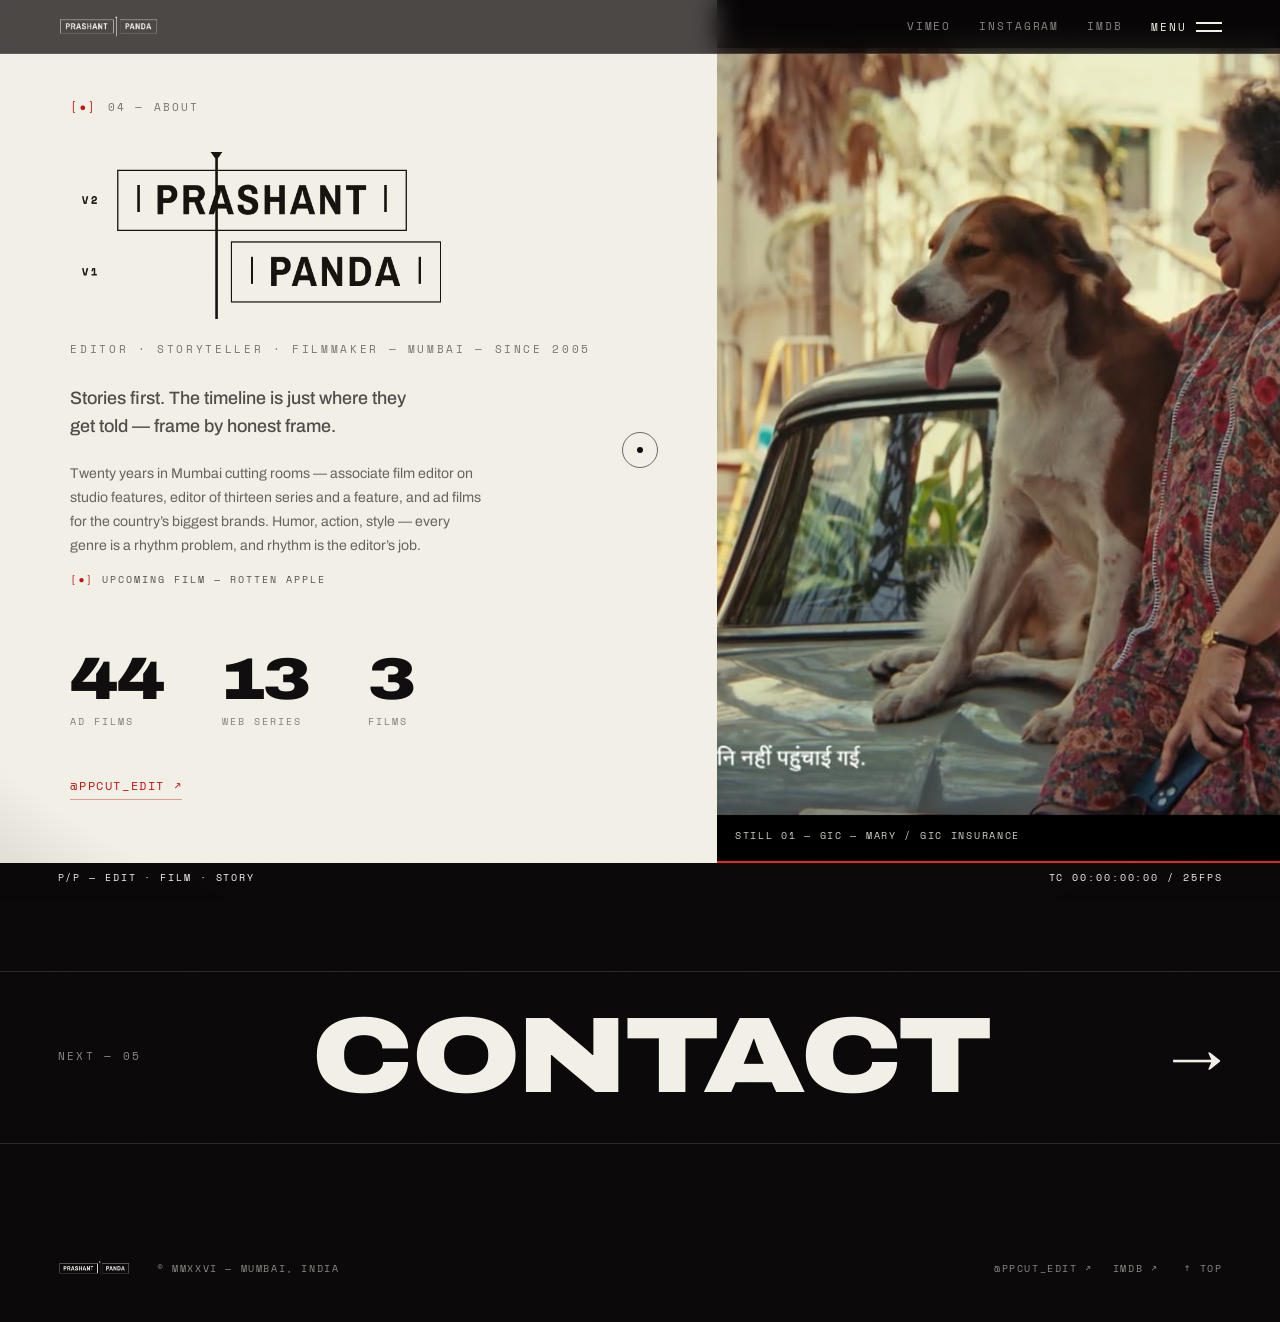
==== about.html @ be6debe7 "Storyteller -> About, Index -> Work, recognitions move to the work page - /about (was /storyteller; " ====
<!DOCTYPE html>
<html lang="en">
<head>
<meta charset="UTF-8" />
<meta name="viewport" content="width=device-width, initial-scale=1.0" />
<title>ABOUT — PRASHANT PANDA</title>
<meta name="description" content="Editor, storyteller, filmmaker — Mumbai, since 2005. Twenty-four titles, eighteen banners, twenty years in the cut." />
<meta name="theme-color" content="#0a0809" />

<meta property="og:title" content="ABOUT — PRASHANT PANDA" />
<meta property="og:description" content="Editor, storyteller, filmmaker — Mumbai, since 2005." />
<meta property="og:type" content="website" />
<meta property="og:image" content="assets/img/brand/pp-endslate-dark.png" />

<link rel="icon" type="image/png" href="assets/img/brand/favicon-64.png" />
<link rel="preconnect" href="https://fonts.googleapis.com" />
<link rel="preconnect" href="https://fonts.gstatic.com" crossorigin />
<link href="https://fonts.googleapis.com/css2?family=Archivo:wdth,wght@62..125,100..900&family=Space+Mono:wght@400;700&display=swap" rel="stylesheet" />
<link rel="stylesheet" href="styles.css?v=2" />
</head>
<body class="loaded" data-page="about" data-nav="solid" data-tc="1225">

<!-- ======== FILM GRAIN + VIGNETTE ======== -->
<div class="grain" aria-hidden="true"></div>
<div class="vignette" aria-hidden="true"></div>

<!-- ======== CUSTOM CURSOR ======== -->
<div class="cursor" id="cursor" aria-hidden="true">
  <span class="cursor__dot"></span>
  <span class="cursor__ring"><b class="cursor__label">PLAY</b></span>
</div>

<!-- ======== HUD (scroll timecode) ======== -->
<div class="hud" aria-hidden="true">
  <span class="hud__l">P/P — EDIT · FILM · STORY</span>
  <span class="hud__r">TC <b id="tc">00:00:00:00</b> / 25FPS</span>
</div>

<!-- ======== NAV ======== -->
<header class="nav" id="nav">
  <a class="nav__brand" href="/" aria-label="Prashant Panda — home"><img src="assets/img/brand/pp-lockup-inline-white.png" alt="PRASHANT PANDA" /></a>
  <div class="nav__right">
    <a class="nav__link" href="https://vimeo.com/showcase/8346821" target="_blank" rel="noopener">VIMEO</a>
    <a class="nav__link" href="https://www.instagram.com/ppcut_edit/" target="_blank" rel="noopener">INSTAGRAM</a>
    <a class="nav__link" href="https://www.imdb.com/name/nm8079333/" target="_blank" rel="noopener">IMDB</a>
    <button class="nav__burger" id="burger" aria-label="Menu" aria-expanded="false" aria-controls="menu">
      <span class="nav__burger-label" id="burgerLabel">MENU</span>
      <span class="nav__burger-lines"><span></span><span></span></span>
    </button>
  </div>
</header>

<!-- ======== FULLSCREEN MENU ======== -->
<div class="menu" id="menu" aria-hidden="true">
  <div class="menu__bg" aria-hidden="true">
    <img data-menubg="reel"      src="assets/img/work/1088993725.jpg" alt="" />
    <img data-menubg="index"     src="assets/img/work/1106434425.jpg" alt="" />
    <img data-menubg="directors" src="assets/img/work/1073818885.jpg" alt="" />
    <img data-menubg="editor"    src="assets/img/work/1015277896.jpg" alt="" />
    <img data-menubg="contact"   src="assets/img/work/1106435260.jpg" alt="" />
  </div>
  <nav class="menu__links" aria-label="Primary">
    <a href="/" data-bg="reel"><b>01</b><span>REEL</span><small>07 CUTS</small></a>
    <a href="/work" data-bg="index"><b>02</b><span>WORK</span><small>60 TITLES + 22 BANNERS</small></a>
    <a href="/directors" data-bg="directors"><b>03</b><span>DIRECTORS</span><small>10 NAMES</small></a>
    <a class="now" href="/about" data-bg="editor"><b>04</b><span>ABOUT</span><small>P. PANDA</small></a>
    <a href="/contact" data-bg="contact"><b>05</b><span>CONTACT</span><small>MUMBAI</small></a>
  </nav>
  <div class="menu__foot">
    <a href="https://www.instagram.com/ppcut_edit/" target="_blank" rel="noopener">@PPCUT_EDIT</a>
    <span class="menu__foot-right">
      <a href="https://vimeo.com/showcase/8346821" target="_blank" rel="noopener">VIMEO&nbsp;↗</a>
      <a href="https://www.instagram.com/prashantpanda79/" target="_blank" rel="noopener">INSTAGRAM&nbsp;↗</a>
      <a href="https://www.imdb.com/name/nm8079333/" target="_blank" rel="noopener">IMDB&nbsp;↗</a>
    </span>
  </div>
</div>

<main id="top">

<!-- ======== 04 — ABOUT (bone split panel) ======== -->
<section class="producer" id="editor">
  <div class="producer__panel reveal">
    <span class="kicker kicker--ink"><i>[●]</i> 04 — ABOUT</span>
    <h2 class="producer__name producer__name--lockup"><img src="assets/img/brand/pp-lockup-primary-black.png" alt="PRASHANT PANDA" /></h2>
    <span class="producer__role">EDITOR · STORYTELLER · FILMMAKER — MUMBAI — SINCE 2005</span>
    <p class="producer__line">Stories first. The timeline is just where they get told — frame by honest frame.</p>
    <p class="producer__bio">Twenty years in Mumbai cutting rooms — associate film editor on studio features, editor of thirteen series and a feature, and ad films for the country&rsquo;s biggest brands. Humor, action, style — every genre is a rhythm problem, and rhythm is the editor&rsquo;s job.</p>
    <p class="producer__note"><i>[●]</i>&nbsp;UPCOMING&nbsp;FILM&nbsp;—&nbsp;ROTTEN&nbsp;APPLE</p>
    <div class="producer__stats">
      <div class="stat"><b data-count="44">0</b><span>AD FILMS</span></div>
      <div class="stat"><b data-count="13">0</b><span>WEB SERIES</span></div>
      <div class="stat"><b data-count="3">0</b><span>FILMS</span></div>
    </div>
    <a class="producer__mail" href="https://www.instagram.com/ppcut_edit/" target="_blank" rel="noopener">@PPCUT_EDIT&nbsp;↗</a>
  </div>
  <div class="producer__viz" aria-hidden="true">
    <img id="vizA" class="producer__still on" src="assets/img/work/1088993725.jpg" alt="" />
    <img id="vizB" class="producer__still" src="assets/img/work/867458294.jpg" alt="" />
    <span class="producer__cap" id="vizCap">STILL 01 — GIC — MARY / GIC INSURANCE</span>
    <span class="producer__bar"><i id="vizBar"></i></span>
  </div>
</section>

<!-- ======== NEXT ======== -->
<div class="nextwrap">
  <a class="frow frow--next reveal" href="/contact">
    <span class="frow__k">NEXT&nbsp;—&nbsp;05</span>
    <span class="frow__word">CONTACT</span>
    <span class="frow__arrow">→</span>
  </a>
</div>

<!-- ======== MINI FOOT ======== -->
<footer class="foot foot--mini">
  <div class="foot__bar">
    <span class="foot__brand"><img src="assets/img/brand/pp-lockup-inline-white.png" alt="PRASHANT PANDA" /></span>
    <span class="foot__legal">©&nbsp;MMXXVI&nbsp;—&nbsp;MUMBAI,&nbsp;INDIA</span>
    <span class="foot__social">
      <a href="https://www.instagram.com/ppcut_edit/" target="_blank" rel="noopener">@PPCUT_EDIT&nbsp;↗</a>
      <a href="https://www.imdb.com/name/nm8079333/" target="_blank" rel="noopener">IMDB&nbsp;↗</a>
    </span>
    <a class="foot__top" href="#top">↑&nbsp;TOP</a>
  </div>
</footer>

</main>

<script src="script.js?v=4"></script>
</body>
</html>
---- styles.css ----
/* ============================================================
   PRASHANT PANDA — V4 · THE SCREENING ROOM
   film-first · near-black / bone / record red
   Archivo Expanded (all caps, 900) + Space Mono — no serifs
   wordmark: PAND▲ — the play-triangle stands in for the last A
   ============================================================ */

:root{
  --bg:       #0a0809;
  --bg-2:     #131011;
  --ink:      #0f0d0d;
  --bone:     #f2efe6;
  --bone-dim: #ddd9cd;
  --red:      #e8291c;
  --red-deep: #c01414;
  --mut:      rgba(242,239,230,.55);
  --mut-2:    rgba(242,239,230,.32);
  --line:     rgba(242,239,230,.14);
  --line-ink: rgba(15,13,13,.16);

  --sans: 'Archivo', system-ui, sans-serif;
  --mono: 'Space Mono', ui-monospace, monospace;

  --pad: clamp(20px, 4.5vw, 84px);
  --ease: cubic-bezier(.19,1,.22,1);
}

*{ box-sizing:border-box; margin:0; padding:0; }
html{ scroll-behavior:smooth; -webkit-text-size-adjust:100%; }
@media (prefers-reduced-motion: reduce){ html{ scroll-behavior:auto; } }

body{
  background:var(--bg);
  color:var(--bone);
  font-family:var(--sans);
  line-height:1.5;
  overflow-x:hidden;
  -webkit-font-smoothing:antialiased;
  text-rendering:optimizeLegibility;
  cursor:none;
}
@media (max-width:900px){ body{ cursor:auto; } }

a{ color:inherit; text-decoration:none; }
button{ font-family:inherit; color:inherit; }
img{ display:block; }
::selection{ background:var(--red); color:var(--bone); }

/* display voice — expanded grotesque, caps */
.disp{ font-family:var(--sans); font-stretch:125%; font-weight:900;
  text-transform:uppercase; letter-spacing:-.015em; line-height:.86; }

/* the play triangle — brand mark (▲ stands in for the A) */
.tri-i{
  display:inline-block; width:.66em; height:.6em;
  background:var(--red); vertical-align:0;
  clip-path:polygon(50% 0, 100% 100%, 0 100%);
  margin:0 .02em;
}

/* ---------- film grain + vignette ---------- */
.grain{
  position:fixed; inset:-50%; z-index:9000; pointer-events:none;
  opacity:.05; mix-blend-mode:overlay;
  background-image:url("data:image/svg+xml,%3Csvg xmlns='http://www.w3.org/2000/svg' width='140' height='140'%3E%3Cfilter id='n'%3E%3CfeTurbulence type='fractalNoise' baseFrequency='0.85' numOctaves='3' stitchTiles='stitch'/%3E%3C/filter%3E%3Crect width='100%25' height='100%25' filter='url(%23n)'/%3E%3C/svg%3E");
  animation:grain 6s steps(6) infinite;
}
@keyframes grain{
  0%{transform:translate(0,0)} 20%{transform:translate(-6%,3%)}
  40%{transform:translate(4%,-5%)} 60%{transform:translate(-3%,4%)}
  80%{transform:translate(5%,2%)} 100%{transform:translate(0,0)}
}
.vignette{
  position:fixed; inset:0; z-index:8999; pointer-events:none;
  background:radial-gradient(120% 120% at 50% 42%, transparent 55%, rgba(0,0,0,.5) 100%);
}

/* ---------- custom cursor ---------- */
.cursor{ position:fixed; top:0; left:0; z-index:9999; pointer-events:none; mix-blend-mode:difference; }
.cursor__dot{ position:absolute; width:6px; height:6px; border-radius:50%; background:#fff;
  transform:translate(-50%,-50%); transition:opacity .2s; }
.cursor__ring{
  position:absolute; width:36px; height:36px; border:1px solid rgba(255,255,255,.6);
  border-radius:50%; transform:translate(-50%,-50%);
  transition:width .25s var(--ease), height .25s var(--ease), border-color .25s;
}
.cursor__label{
  position:absolute; inset:0; display:grid; place-items:center;
  font-family:var(--mono); font-size:8px; letter-spacing:.16em; font-weight:700;
  color:#fff; opacity:0; transition:opacity .2s;
}
.cursor.is-hot .cursor__ring{ width:52px; height:52px; }
.cursor.is-play .cursor__ring{ width:66px; height:66px; border-color:#fff; }
.cursor.is-play .cursor__label{ opacity:1; }
.cursor.is-play .cursor__dot{ opacity:0; }
@media (max-width:900px){ .cursor{ display:none; } }

/* ---------- HUD (scroll timecode) ---------- */
.hud{
  position:fixed; left:var(--pad); right:var(--pad); bottom:16px; z-index:300;
  display:flex; justify-content:space-between; pointer-events:none;
  mix-blend-mode:difference; color:#fff;
  font-family:var(--mono); font-size:9.5px; letter-spacing:.2em;
}
.hud b{ font-weight:400; }
@media (max-width:900px){ .hud{ display:none; } }

/* ============================================================
   PRELOADER
   ============================================================ */
.loader{
  position:fixed; inset:0; z-index:9700; background:var(--bg);
  display:grid; grid-template-rows:auto 1fr auto;
  padding:clamp(20px,4vw,44px) var(--pad);
  transition:opacity .7s var(--ease), visibility .7s;
}
.loader.done{ opacity:0; visibility:hidden; }
.loader__row{ display:flex; justify-content:space-between;
  font-family:var(--mono); font-size:10px; letter-spacing:.24em; color:var(--mut); }
.loader__center{ place-self:center; text-align:center; width:min(88vw,760px); }
.loader__lockup{
  display:block; margin:0 auto; height:auto;
  width:min(58vw,420px);
}
@keyframes blink{ 50%{ opacity:0; } }
.loader__films{ display:flex; align-items:center; gap:clamp(12px,2vw,22px); margin-top:14px; }
.loader__films i{ flex:1; height:1px; background:var(--line); }
.loader__films span{ font-weight:700; letter-spacing:.3em; padding-left:.3em;
  font-size:clamp(8.5px,1.1vw,14px); white-space:nowrap; }
.loader__row--bottom{ display:grid; grid-template-columns:auto 1fr auto; gap:18px; align-items:center; }
.loader__bar{ position:relative; height:2px; background:var(--line); overflow:hidden; }
.loader__bar i{ position:absolute; inset:0; width:0%; background:var(--red);
  box-shadow:0 0 14px rgba(232,41,28,.5); }
.loader__row--bottom b{ color:var(--red); font-weight:400; }

/* ============================================================
   NAV
   ============================================================ */
.nav{
  position:fixed; top:0; left:0; right:0; z-index:9450;
  display:flex; align-items:center; justify-content:space-between;
  padding:16px var(--pad);
  transition:background .4s, backdrop-filter .4s, border-color .4s;
  border-bottom:1px solid transparent;
}
.nav.solid{ background:rgba(10,8,9,.72); backdrop-filter:blur(12px) saturate(1.1);
  border-bottom:1px solid var(--line); }
body.menu-open .nav{ background:transparent; backdrop-filter:none; border-color:transparent; }
.nav__brand{
  font-stretch:125%; font-weight:900; font-size:15px; letter-spacing:.04em;
  text-transform:uppercase; line-height:1; display:block;
}
.nav__brand img{ display:block; height:21px; width:auto; }
@media (max-width:640px){ .nav__brand img{ height:17px; } }
.nav__right{ display:flex; align-items:center; gap:28px; }
.nav__link{ font-family:var(--mono); font-size:10.5px; letter-spacing:.18em;
  color:var(--mut); transition:color .25s; position:relative; }
.nav__link::after{ content:''; position:absolute; left:0; bottom:-5px; width:0; height:1px;
  background:var(--red); transition:width .3s var(--ease); }
.nav__link:hover{ color:var(--bone); }
.nav__link:hover::after{ width:100%; }
.nav__burger{
  display:flex; align-items:center; gap:10px; background:none; border:0;
  color:var(--bone); cursor:none;
}
@media (max-width:900px){ .nav__burger{ cursor:pointer; } }
.nav__burger-label{ font-family:var(--mono); font-size:10.5px; letter-spacing:.18em; }
.nav__burger-lines{ position:relative; width:26px; height:12px; display:block; }
.nav__burger-lines span{ position:absolute; left:0; width:100%; height:2px; background:var(--bone);
  transition:.3s var(--ease); }
.nav__burger-lines span:nth-child(1){ top:1px; }
.nav__burger-lines span:nth-child(2){ bottom:1px; }
.nav__burger.open .nav__burger-lines span:nth-child(1){ top:5px; transform:rotate(45deg); }
.nav__burger.open .nav__burger-lines span:nth-child(2){ bottom:5px; transform:rotate(-45deg); }
@media (max-width:640px){ .nav__link{ display:none; } }

/* ============================================================
   FULLSCREEN MENU (six rows)
   ============================================================ */
.menu{
  position:fixed; inset:0; z-index:9400; background:var(--bg);
  display:flex; flex-direction:column; justify-content:center;
  opacity:0; visibility:hidden; transition:opacity .5s var(--ease), visibility .5s;
}
.menu.open{ opacity:1; visibility:visible; }
.menu__bg{ position:absolute; inset:0; overflow:hidden; }
.menu__bg img{
  position:absolute; inset:0; width:100%; height:100%; object-fit:cover;
  opacity:0; transition:opacity .6s var(--ease);
  filter:grayscale(.55) brightness(.3) contrast(1.05);
}
.menu__bg img.show{ opacity:1; }
.menu__links{ position:relative; z-index:2; display:flex; flex-direction:column;
  padding:0 var(--pad); }
.menu__links a{
  display:grid; grid-template-columns:56px 1fr auto; align-items:baseline; gap:18px;
  padding:clamp(9px,1.7vh,18px) 0; border-top:1px solid var(--line);
}
.menu__links a:last-child{ border-bottom:1px solid var(--line); }
.menu__links b{ font-family:var(--mono); font-size:11px; font-weight:400; color:var(--red); }
.menu__links span{
  font-stretch:125%; font-weight:900; text-transform:uppercase; letter-spacing:-.01em;
  line-height:.9; font-size:clamp(30px, min(7.4vw, 6.4vh), 76px);
  transition:transform .4s var(--ease), color .4s;
}
.menu__links small{ font-family:var(--mono); font-size:10px; letter-spacing:.18em; color:var(--mut-2); }
.menu__links a:hover span{ transform:translateX(16px); color:var(--red); }
.menu__links a.now span{ color:var(--red); }
.menu__links a.now small::after{ content:' · NOW SHOWING'; color:var(--red); }
.menu__foot{
  position:absolute; left:0; right:0; bottom:0; z-index:2;
  display:flex; justify-content:space-between; align-items:center; gap:20px; flex-wrap:wrap;
  padding:20px var(--pad); border-top:1px solid var(--line);
  font-family:var(--mono); font-size:10px; letter-spacing:.16em; color:var(--mut);
}
.menu__foot a{ transition:color .25s; }
.menu__foot a:hover{ color:var(--bone); }
.menu__foot-right{ display:flex; gap:22px; }

/* ============================================================
   FRAME TICKS / KICKERS / SECTION HEADS
   ============================================================ */
.frametick{ position:absolute; z-index:3; font-family:var(--mono); font-size:10px;
  letter-spacing:.18em; color:rgba(242,239,230,.42); }
.frametick--tl{ top:clamp(78px,11vh,104px); left:var(--pad); }
.frametick--tr{ top:clamp(78px,11vh,104px); right:var(--pad); }
.frametick--bl{ bottom:44px; left:var(--pad); }
.frametick--br{ bottom:44px; right:var(--pad); }
@media (max-width:900px){ .frametick--tr, .frametick--bl{ display:none; } }

.kicker{ display:inline-flex; align-items:center; gap:10px; font-family:var(--mono);
  font-size:11px; letter-spacing:.2em; text-transform:uppercase; color:var(--mut); }
.kicker i{ color:var(--red); font-style:normal; }
.kicker--ink{ color:rgba(15,13,13,.55); }
.kicker--ink i{ color:var(--red-deep); }

.sec-head{
  display:grid; grid-template-columns:1fr auto; align-items:end; gap:14px 20px;
  padding:clamp(90px,14vh,170px) var(--pad) clamp(40px,7vh,80px);
}
.sec-head .kicker{ grid-column:1/-1; }
.sec-title{
  font-stretch:125%; font-weight:900; text-transform:uppercase;
  letter-spacing:-.015em; line-height:.85;
  font-size:clamp(44px,7.5vw,120px); margin-top:16px;
}
.sec-title--sm{ font-size:clamp(32px,5vw,76px); }
.sec-meta{ font-family:var(--mono); font-size:10px; letter-spacing:.18em;
  color:var(--mut-2); text-align:right; line-height:1.9; }

/* ============================================================
   HERO
   ============================================================ */
.hero{
  position:relative; min-height:100svh; display:grid; place-items:center;
  padding:var(--pad); overflow:hidden;
}
.hero__slides{
  position:absolute; inset:0; z-index:0;
  animation:herozoom 30s ease-in-out infinite alternate;
}
@keyframes herozoom{ from{ transform:scale(1); } to{ transform:scale(1.07); } }
.hero__slide{
  position:absolute; inset:0; width:100%; height:100%; object-fit:cover;
  opacity:0; transition:opacity 1.4s var(--ease);
  filter:grayscale(1) contrast(1.05) brightness(.68);
}
.hero__slide.on{ opacity:1; }
.hero__scrim{ position:absolute; inset:0; z-index:1; pointer-events:none;
  background:
    radial-gradient(85% 70% at 50% 44%, transparent 30%, rgba(10,8,9,.55) 100%),
    linear-gradient(180deg, rgba(10,8,9,.5) 0%, transparent 32%, rgba(10,8,9,.72) 100%);
}
.hero__center{
  position:relative; z-index:2; display:flex; flex-direction:column; align-items:center;
  width:min(92vw, 1160px); text-align:center;
  opacity:0; transform:translateY(22px);
  transition:opacity 1.1s var(--ease) .15s, transform 1.1s var(--ease) .15s;
}
body.loaded .hero__center{ opacity:1; transform:none; }
.hero__mark{ width:100%; }
.hero__lockup{
  display:block; margin:0 auto; height:auto;
  width:min(80vw,680px);
  filter:drop-shadow(0 6px clamp(14px,3vw,40px) rgba(0,0,0,.55));
}
.hero__films{ display:flex; align-items:center; gap:clamp(14px,2vw,26px);
  margin-top:clamp(10px,1.8vw,24px); }
.hero__films i{ flex:1; height:1px; background:rgba(242,239,230,.38); }
.hero__films span{ font-weight:700; text-transform:uppercase;
  letter-spacing:.3em; padding-left:.3em; white-space:nowrap;
  font-size:clamp(9px,1.25vw,18px); }

/* circular play */
.hero__play{
  position:relative; margin-top:clamp(34px,6vh,72px);
  width:clamp(98px,11.5vw,140px); aspect-ratio:1; border-radius:50%;
  background:none; border:0; cursor:none; color:var(--bone);
}
@media (max-width:900px){ .hero__play{ cursor:pointer; } }
.hero__play::before{
  content:''; position:absolute; inset:23%; border-radius:50%;
  border:1px solid rgba(242,239,230,.4); background:rgba(10,8,9,.28);
  backdrop-filter:blur(3px);
  transition:background .35s var(--ease), border-color .35s, transform .35s var(--ease);
}
.hero__play svg{ position:absolute; inset:0; width:100%; height:100%;
  animation:spin 16s linear infinite; }
.hero__play svg text{ font-family:var(--mono); font-size:9.2px; letter-spacing:.3em;
  fill:rgba(242,239,230,.78); }
@keyframes spin{ to{ transform:rotate(360deg); } }
.hero__play-tri{
  position:absolute; top:50%; left:50%; transform:translate(-38%,-50%); z-index:2;
  width:0; height:0; border-top:9px solid transparent; border-bottom:9px solid transparent;
  border-left:15px solid var(--bone); transition:border-left-color .35s;
}
.hero__play:hover::before{ background:var(--red); border-color:var(--red); transform:scale(1.07); }
.hero__play:hover svg text{ fill:var(--bone); }

.hero__scroll{ position:absolute; bottom:38px; left:50%; transform:translateX(-50%); z-index:2; }
.hero__scroll i{ display:block; width:1px; height:52px; position:relative; overflow:hidden;
  background:rgba(242,239,230,.18); }
.hero__scroll i::after{ content:''; position:absolute; top:-50%; left:0; width:100%; height:50%;
  background:var(--red); animation:scrolldrop 1.8s var(--ease) infinite; }
@keyframes scrolldrop{ 0%{ transform:translateY(-100%) } 100%{ transform:translateY(300%) } }

/* ============================================================
   MARQUEE (thin — under hero)
   ============================================================ */
.marquee{ border-top:1px solid var(--line); border-bottom:1px solid var(--line);
  overflow:hidden; padding:15px 0; background:var(--bg-2); }
.marquee__track{ display:inline-flex; align-items:center; white-space:nowrap;
  animation:marq 36s linear infinite; }
.marquee__track span{
  font-stretch:110%; font-weight:800; text-transform:uppercase;
  font-size:clamp(16px,2.3vw,29px); letter-spacing:.04em; padding:0 26px;
}
.marquee__track b{ color:var(--red); font-size:11px; }
.marquee__logo{
  height:clamp(17px,2.2vw,27px); width:auto; max-width:32vw;
  display:inline-block; vertical-align:middle;
  margin:0 clamp(16px,2vw,30px);
  filter:brightness(0) invert(1); opacity:.8;
}
.marquee__track{ animation-duration:70s; }
@keyframes marq{ from{ transform:translateX(0) } to{ transform:translateX(-50%) } }

/* ============================================================
   01 — THE REEL (horizontal filmstrip)
   ============================================================ */
/* ============================================================
   01 — THE REEL as an NLE TIMELINE
   V2/V1 checkerboard, ruler, fixed playhead, live 25fps TC
   ============================================================ */
.tl{
  position:relative; overflow:hidden;
  border-top:1px solid var(--line); border-bottom:1px solid var(--line);
  background:var(--bg-2);
}
.tl__scroll{
  overflow-x:auto; overflow-y:hidden; cursor:grab; outline:none;
  scrollbar-width:none; -ms-overflow-style:none;
}
.tl__scroll::-webkit-scrollbar{ display:none; }
.tl__scroll.dragging{ cursor:grabbing; }
.tl__inner{ position:relative; }

.tl__ruler{
  position:relative; height:32px;
  border-bottom:1px solid var(--line); background:var(--bg);
}
.tl__ruler .tick{ position:absolute; top:0; width:1px; height:8px;
  background:rgba(242,239,230,.22); }
.tl__ruler .tick.major{ height:13px; background:rgba(242,239,230,.45); }
.tl__ruler .tick i{
  position:absolute; left:6px; top:12px; font-style:normal;
  font-family:var(--mono); font-size:9px; letter-spacing:.12em;
  color:var(--mut-2); white-space:nowrap;
}

.tl__lane{ position:relative; height:clamp(120px,15vw,190px);
  border-bottom:1px solid rgba(242,239,230,.07); }
.tl__lane:last-child{ border-bottom:0; }

.tclip{
  position:absolute; top:8px; bottom:8px; padding:0;
  border:1px solid rgba(242,239,230,.18); border-radius:2px; overflow:hidden;
  background:var(--bg); color:var(--bone); cursor:none;
}
@media (max-width:900px){ .tclip{ cursor:pointer; } }
.tclip img{
  width:100%; height:100%; object-fit:cover;
  filter:grayscale(.55) saturate(.8) brightness(.6);
  transition:filter .45s var(--ease);
}
.tclip.active img{ filter:grayscale(0) saturate(1) brightness(.85); }
.tclip:hover img, .tclip:focus-visible img{ filter:grayscale(0) saturate(1.05) brightness(.95); }
/* sprocket edges — a clip reads as a clip */
.tclip__grade{
  position:absolute; inset:0; pointer-events:none;
  background:
    linear-gradient(180deg, rgba(10,8,9,.5), transparent 30%, transparent 55%, rgba(10,8,9,.85)),
    repeating-linear-gradient(90deg, rgba(242,239,230,.14) 0 3px, transparent 3px 13px) top/100% 4px no-repeat,
    repeating-linear-gradient(90deg, rgba(242,239,230,.14) 0 3px, transparent 3px 13px) bottom/100% 4px no-repeat;
}
.tclip__face{
  position:absolute; left:10px; right:10px; bottom:9px;
  display:flex; flex-direction:column; gap:2px; text-align:left; pointer-events:none;
}
.tclip__no{ font-family:var(--mono); font-size:9px; letter-spacing:.16em; color:var(--red); }
.tclip__name{
  font-stretch:110%; font-weight:800; text-transform:uppercase;
  font-size:clamp(11px,1.15vw,15px); letter-spacing:.05em; line-height:1.1;
  white-space:nowrap; overflow:hidden; text-overflow:ellipsis;
}
.tclip__meta{
  font-family:var(--mono); font-size:8.5px; letter-spacing:.12em; color:var(--mut);
  opacity:0; transform:translateY(3px); transition:.3s var(--ease);
}
.tclip:hover .tclip__meta, .tclip.active .tclip__meta{ opacity:1; transform:none; }

.tl__playhead{
  position:absolute; left:18%; top:0; bottom:0; width:2px; z-index:3;
  background:var(--red); pointer-events:none;
  box-shadow:0 0 12px rgba(232,41,28,.5);
}
.tl__playhead::before{
  content:''; position:absolute; top:0; left:-6px;
  border:7px solid transparent; border-top-color:var(--red);
}
.tl__tag{
  position:absolute; left:14px; z-index:2; pointer-events:none;
  font-family:var(--mono); font-size:9.5px; letter-spacing:.18em; color:var(--mut-2);
}
.tl__tag--v2{ top:44px; }
.tl__tag--v1{ top:calc(44px + clamp(120px,15vw,190px)); }
.tl__tc{
  position:absolute; right:12px; top:8px; z-index:4; pointer-events:none;
  font-family:var(--mono); font-size:10px; letter-spacing:.14em;
  color:var(--red); background:var(--bg-2); padding:1px 7px;
}
@media (max-width:900px){
  .tl__lane{ height:clamp(96px,24vw,150px); }
  .tl__tag--v1{ top:calc(44px + clamp(96px,24vw,150px)); }
  .tclip__name{ font-size:11px; }
}

.reel__more{ display:flex; justify-content:flex-end;
  padding:clamp(70px,12vh,150px) var(--pad) 0; }
.reel__more-link{
  display:inline-flex; align-items:baseline; gap:18px;
  font-stretch:125%; font-weight:900; text-transform:uppercase;
  font-size:clamp(26px,4vw,54px); letter-spacing:-.01em; line-height:1;
  transition:color .3s;
}
.reel__more-link i{ font-style:normal; color:var(--red); transition:transform .4s var(--ease); }
.reel__more-link:hover{ color:var(--red); }
.reel__more-link:hover i{ transform:translateY(8px); }

/* ============================================================
   02 — INDEX (symmetric grid: ad tiles + slates)
   ============================================================ */
.index{ padding-bottom:clamp(90px,14vh,180px); }
.subhead{
  display:grid; grid-template-columns:1fr auto; align-items:end; gap:10px 20px;
  padding:clamp(44px,8vh,96px) var(--pad) clamp(16px,3vh,28px);
}
.sec-head + .subhead{ padding-top:0; }
.subhead + .bmqcap{ padding-top:0; }
.bmq + .filters{ padding-top:clamp(18px,3vh,28px); }
.subhead .kicker{ grid-column:1/-1; }
.subhead__title{
  font-stretch:125%; font-weight:900; text-transform:uppercase;
  letter-spacing:-.01em; line-height:.9;
  font-size:clamp(24px,3vw,46px); margin-top:8px;
}
.index__grid{
  display:grid; grid-template-columns:repeat(4,1fr); gap:1px;
  background:var(--bg); overflow:hidden;
  border-top:1px solid var(--line); border-bottom:1px solid var(--line);
}
.tile{
  position:relative; aspect-ratio:16/9; overflow:hidden;
  background:var(--bg); border:0; padding:0; cursor:none; color:var(--bone);
  outline:1px solid var(--line); outline-offset:0;
}
@media (max-width:900px){ .tile{ cursor:pointer; } }
.tile img{
  width:100%; height:100%; object-fit:cover;
  filter:contrast(1.04) brightness(.96);
  transform:scale(1.001);
  transition:filter .5s var(--ease), transform .9s var(--ease);
}
.tile:hover img{ filter:contrast(1.02) brightness(1.02); transform:scale(1.055); }
.tile__no{
  position:absolute; top:10px; left:12px; z-index:2;
  font-family:var(--mono); font-size:9.5px; letter-spacing:.16em;
  color:rgba(242,239,230,.72); text-shadow:0 1px 8px rgba(0,0,0,.6);
}
.tile__tag{
  position:absolute; top:10px; right:12px; z-index:2;
  font-family:var(--mono); font-size:8.5px; letter-spacing:.2em;
  color:rgba(242,239,230,.6); text-shadow:0 1px 8px rgba(0,0,0,.6);
}

/* genre filter pills (ad films shelf) */
.filters{
  display:flex; flex-wrap:wrap; gap:10px;
  padding:0 var(--pad) clamp(16px,3vh,26px);
}
.pill{
  font-family:var(--mono); font-size:10px; letter-spacing:.16em; color:var(--mut);
  background:none; border:1px solid var(--line); border-radius:100px;
  padding:9px 16px; cursor:none; transition:.3s var(--ease);
}
@media (max-width:900px){ .pill{ cursor:pointer; } }
.pill:hover{ color:var(--bone); border-color:var(--bone-dim); }
.pill.on{ background:var(--red); border-color:var(--red); color:var(--bone); }
.tile::before{
  content:''; position:absolute; left:0; top:0; width:100%; height:2px; z-index:3;
  background:var(--red); transform:scaleX(0); transform-origin:left;
  transition:transform .45s var(--ease);
}
.tile:hover::before{ transform:scaleX(1); }
.tile__cap{
  position:absolute; left:0; right:0; bottom:0; z-index:2;
  display:flex; align-items:baseline; gap:10px; padding:9px 14px;
  background:var(--bone); color:var(--ink);
  transform:translateY(101%); transition:transform .4s var(--ease);
}
.tile:hover .tile__cap{ transform:translateY(0); }
.tile__cap b{ font-stretch:110%; font-weight:800; text-transform:uppercase;
  font-size:11px; letter-spacing:.05em; white-space:nowrap; overflow:hidden; text-overflow:ellipsis; }
.tile__cap span{ font-family:var(--mono); font-size:9px; letter-spacing:.1em;
  color:rgba(15,13,13,.6); margin-left:auto; white-space:nowrap; }

/* slate tiles — series & films without embeddable video */
.tile--slate{
  display:flex; flex-direction:column; align-items:flex-start; justify-content:flex-end;
  padding:14px 16px; background:var(--bg-2); cursor:default;
  transition:background .45s var(--ease);
}
.tile--slate:hover{ background:#1b1517; }
.slate__top{
  position:absolute; top:10px; left:16px; right:16px;
  display:flex; justify-content:space-between; align-items:baseline;
  font-family:var(--mono); font-size:9px; letter-spacing:.18em;
}
.slate__top b{ font-weight:400; color:var(--red); }
.slate__top span{ color:var(--mut); }
.slate__title{
  font-stretch:118%; font-weight:900; text-transform:uppercase;
  letter-spacing:-.005em; line-height:.95;
  font-size:clamp(15px,1.45vw,23px);
}
.slate__meta{ font-family:var(--mono); font-size:9px; letter-spacing:.14em;
  color:var(--mut); margin-top:9px; }

/* series slates with official key art behind the type */
.slate__art{
  position:absolute; inset:0; width:100%; height:100%; object-fit:cover; z-index:0;
  filter:saturate(.95) brightness(.58) contrast(1.05);
  transform:scale(1.001);
  transition:filter .5s var(--ease), transform .9s var(--ease);
}
.tile--slate.has-cover:hover .slate__art{
  filter:saturate(1) brightness(.72) contrast(1.03); transform:scale(1.045);
}
.slate__scrim{
  position:absolute; inset:0; z-index:1; pointer-events:none;
  background:linear-gradient(180deg, rgba(10,8,9,.6), transparent 34%, transparent 52%, rgba(10,8,9,.92));
}
.has-cover .slate__top, .has-cover .slate__title, .has-cover .slate__meta{
  position:relative; z-index:2;
}
.has-cover .slate__top b, .has-cover .slate__top span,
.has-cover .slate__title, .has-cover .slate__meta{
  text-shadow:0 1px 10px rgba(0,0,0,.65);
}


/* films-shelf hero — the upcoming feature leads the shelf */
.tile--filmhero{
  grid-column:1/-1; aspect-ratio:auto;
  min-height:clamp(220px,28vw,390px);
}
.tile--filmhero .slate__title{
  font-size:clamp(36px,5.6vw,88px); letter-spacing:-.015em; line-height:.9;
}

/* trailer-linked slates */
button.tile--slate{ cursor:none; text-align:left; font:inherit; color:var(--bone); border:0; }
@media (max-width:900px){ button.tile--slate{ cursor:pointer; } }
.slate__chip{
  position:absolute; right:12px; bottom:12px; z-index:2;
  font-family:var(--mono); font-size:8.5px; letter-spacing:.18em; color:var(--bone);
  border:1px solid var(--line); border-radius:100px; padding:6px 11px;
  background:rgba(10,8,9,.5); transition:.3s var(--ease);
}
.slate__chip i{ font-style:normal; color:var(--red); }
button.tile--slate:hover .slate__chip{ background:var(--red); border-color:var(--red); }
button.tile--slate:hover .slate__chip i{ color:var(--bone); }

/* player single-item mode (trailers) */
.player.single .player__nav, .player.single .player__count{ display:none; }

/* end strip — a full-width leader row closing each shelf */
.tile--end{ grid-column:1/-1; aspect-ratio:auto; min-height:84px;
  display:grid; place-items:center; background:var(--bg); cursor:default; }
.tile--end span{ font-family:var(--mono); font-size:10px; letter-spacing:.26em;
  color:var(--mut-2); text-align:center; padding:0 14px; }
.tile--end i{ color:var(--red); font-style:normal; }

/* wide feature slate — the lead FILMS entry */
.tile--wide{ grid-column:span 2; }
.tile--wide .slate__title{ font-size:clamp(22px,2.4vw,38px); }

/* upcoming film — announced, not yet numbered */
.tile--upcoming .slate__top b{ color:var(--bone); }
.tile--upcoming{ background:var(--bg);
  outline:1px dashed rgba(232,41,28,.5); outline-offset:-1px; }
.tile--upcoming:hover{ background:var(--bg-2); }

/* ============================================================
   BANNER MARQUEES — brands/agencies under 02·A, platforms
   under 02·C (big banner scroll rows inside the index)
   ============================================================ */
.bmqcap{
  display:flex; justify-content:space-between; align-items:baseline; gap:20px;
  padding:clamp(40px,7vh,84px) var(--pad) clamp(14px,2.4vh,24px);
}
.bmqcap__meta{ font-family:var(--mono); font-size:10px; letter-spacing:.18em;
  color:var(--mut-2); text-align:right; }
.bmq{
  overflow:hidden; border-top:1px solid var(--line); border-bottom:1px solid var(--line);
  padding:clamp(18px,3.6vh,38px) 0;
}
.bmq__track{
  display:inline-flex; align-items:center; white-space:nowrap;
  animation:marq 48s linear infinite;
}
.bmq--rev .bmq__track{ animation-direction:reverse; }
.bmq:hover .bmq__track{ animation-play-state:paused; }
.bmq__track span{
  font-stretch:125%; font-weight:900; text-transform:uppercase;
  letter-spacing:-.01em; line-height:.9;
  font-size:clamp(40px,6.5vw,104px);
  padding:0 clamp(22px,3vw,46px);
}
.bmq__track b{ color:var(--red); font-size:clamp(13px,1.5vw,20px); }
.bmq--rev .bmq__track span{
  color:transparent; -webkit-text-stroke:1.5px var(--bone-dim);
}
.bmq__logo{
  height:clamp(34px,4.6vw,74px); width:auto; max-width:38vw;
  display:inline-block; vertical-align:middle;
  margin:0 clamp(22px,3vw,46px);
  filter:brightness(0) invert(1); opacity:.92;
}
.bmq--rev .bmq__logo{ opacity:.55; }

/* ============================================================
   04 — DIRECTORS
   ============================================================ */
.dirs{ padding-bottom:clamp(90px,14vh,180px); }
.dir{
  display:grid; grid-template-columns:56px 1fr auto; align-items:baseline; gap:18px;
  padding:clamp(20px,3.6vh,38px) var(--pad);
  border-top:1px solid var(--line);
}
.dir:last-of-type{ border-bottom:1px solid var(--line); }
.dir__no{ font-family:var(--mono); font-size:11px; color:var(--red); }
.dir__name{
  font-stretch:125%; font-weight:900; text-transform:uppercase;
  letter-spacing:-.01em; line-height:.88;
  font-size:clamp(30px,5.4vw,92px);
  transition:transform .4s var(--ease), color .4s;
}
.dir:hover .dir__name{ transform:translateX(16px); color:var(--red); }
.dir__meta{ font-family:var(--mono); font-size:10px; letter-spacing:.16em;
  color:var(--mut-2); text-align:right; line-height:1.9; }

/* tap a director → their cuts unfold */
.dir{ cursor:none; }
@media (max-width:900px){ .dir{ cursor:pointer; } }
.dir__works{
  grid-column:2/-1; display:none; flex-wrap:wrap; gap:10px;
  padding-top:clamp(14px,2.4vh,24px);
}
.dir.open .dir__works{ display:flex; }
.dir.open .dir__name{ color:var(--red); }
.dirchip{
  font-family:var(--mono); font-size:10px; letter-spacing:.14em; color:var(--bone);
  background:none; border:1px solid var(--line); border-radius:100px;
  padding:9px 16px; cursor:none; transition:.3s var(--ease);
}
@media (max-width:900px){ .dirchip{ cursor:pointer; } }
.dirchip:hover{ background:var(--red); border-color:var(--red); }
.dirchip--tbc{ color:var(--mut-2); border-style:dashed; pointer-events:none; }

.dirfloat{
  position:fixed; top:0; left:0; z-index:250; pointer-events:none;
  width:min(320px,26vw); aspect-ratio:16/9; overflow:hidden;
  opacity:0; transition:opacity .35s var(--ease);
}
.dirfloat img{ width:100%; height:100%; object-fit:cover;
  filter:saturate(.9) contrast(1.04); }
.dirfloat.on{ opacity:1; }
@media (max-width:900px){ .dirfloat{ display:none; } }

/* ============================================================
   05 — EDITOR (bone split)
   ============================================================ */
.producer{ display:grid; grid-template-columns:1.12fr .88fr; min-height:92svh; }
.producer__panel{
  background:var(--bone); color:var(--ink);
  padding:clamp(70px,11vh,130px) clamp(28px,5.5vw,100px) clamp(44px,7vh,80px);
  display:flex; flex-direction:column; align-items:flex-start;
}
.producer__name{
  font-stretch:125%; font-weight:900; text-transform:uppercase;
  letter-spacing:-.015em; line-height:.84;
  font-size:clamp(54px,8.4vw,156px); margin-top:clamp(22px,4vh,44px);
}
.producer__name--lockup img{
  display:block; height:auto;
  width:clamp(280px,30vw,500px);
}
.producer__role{ font-family:var(--mono); font-size:11px; letter-spacing:.24em;
  color:rgba(15,13,13,.55); margin-top:22px; }
.producer__line{
  font-family:var(--sans); font-weight:500;
  font-size:clamp(15px,1.4vw,20px); line-height:1.55;
  color:rgba(15,13,13,.72); margin-top:clamp(18px,3vh,30px); max-width:36ch;
}
.producer__bio{
  font-family:var(--sans); font-weight:400;
  font-size:clamp(13px,1.1vw,15.5px); line-height:1.7;
  color:rgba(15,13,13,.62); margin-top:clamp(14px,2.4vh,22px); max-width:52ch;
}
.producer__note{
  font-family:var(--mono); font-size:10px; letter-spacing:.2em;
  color:rgba(15,13,13,.7); margin-top:14px;
}
.producer__note i{ color:var(--red-deep); font-style:normal; }
.producer__note--dim{ color:rgba(15,13,13,.45); margin-top:8px; }

/* recognitions — a humble column, hairlines not trophies */
.recog{ margin-top:clamp(18px,3vh,28px); width:100%; max-width:52ch; }
.recog__kicker{ font-family:var(--mono); font-size:10px; letter-spacing:.2em;
  color:rgba(15,13,13,.7); }
.recog__kicker i{ color:var(--red-deep); font-style:normal; }
.recog__list{ list-style:none; margin-top:10px; }
.recog__list li{
  display:flex; align-items:center; justify-content:space-between; gap:18px;
  padding:10px 0; border-top:1px solid var(--line-ink);
}
.recog__text{ display:flex; flex-direction:column; gap:2px; }
.recog__logo{
  flex:none; width:auto; height:auto; max-height:32px; max-width:104px;
  filter:brightness(0); opacity:.82;
}
.recog__list li:last-child{ border-bottom:1px solid var(--line-ink); }
.recog__list b{ font-family:var(--mono); font-weight:700; font-size:10px;
  letter-spacing:.14em; color:var(--ink); }
.recog__list span{ font-family:var(--mono); font-size:9.5px; letter-spacing:.12em;
  color:rgba(15,13,13,.55); }

/* dark variant — recognitions on the work page */
.recog__list--dark{ list-style:none; margin:0 var(--pad) clamp(30px,5vh,60px); max-width:640px; }
.recog__list--dark li{ border-color:var(--line); }
.recog__list--dark li:last-child{ border-bottom-color:var(--line); }
.recog__list--dark b{ color:var(--bone); }
.recog__list--dark .recog__text span{ color:var(--mut); }
.recog__list--dark .recog__logo{ filter:brightness(0) invert(1); opacity:.85; }
.producer__stats{ display:flex; gap:clamp(30px,4.5vw,68px);
  margin-top:auto; padding-top:clamp(44px,7vh,80px); }
.stat b{
  display:block; font-stretch:125%; font-weight:900;
  font-size:clamp(38px,4.6vw,78px); line-height:1; letter-spacing:-.02em;
}
.stat span{ font-family:var(--mono); font-size:10px; letter-spacing:.2em;
  color:rgba(15,13,13,.5); }
.producer__mail{
  margin-top:clamp(30px,5vh,52px); font-family:var(--mono); font-size:11.5px;
  letter-spacing:.14em; color:var(--red-deep);
  border-bottom:1px solid rgba(192,20,20,.4); padding-bottom:4px;
  transition:color .3s, border-color .3s;
}
.producer__mail:hover{ color:var(--ink); border-color:var(--ink); }
.producer__viz{ position:relative; overflow:hidden; background:var(--bg-2); min-height:60vh; }
.producer__still{
  position:absolute; inset:0; width:100%; height:100%; object-fit:cover;
  opacity:0; transition:opacity 1s var(--ease);
  filter:contrast(1.04) saturate(.95);
}
.producer__still.on{ opacity:1; }
.producer__cap{
  position:absolute; left:18px; bottom:20px; z-index:2;
  font-family:var(--mono); font-size:9.5px; letter-spacing:.18em;
  color:rgba(242,239,230,.85); text-shadow:0 1px 10px rgba(0,0,0,.7);
}
.producer__bar{ position:absolute; left:0; right:0; bottom:0; height:2px; z-index:2;
  background:rgba(242,239,230,.16); }
.producer__bar i{ display:block; height:100%; width:0; background:var(--red); }

/* ============================================================
   06 — CONTACT / FOOT
   ============================================================ */
.foot{ padding-top:clamp(90px,14vh,180px); }
.foot--mini{ padding-top:clamp(50px,9vh,110px); }
.foot__kicker{ display:flex; margin:0 var(--pad) 30px; }
.foot__title{ padding:0 var(--pad) clamp(30px,5vh,60px); }

/* next-page rail — each page hands off to the next reel */
.nextwrap{ padding-top:clamp(70px,12vh,150px); }
.frow{
  display:grid; grid-template-columns:minmax(130px,230px) 1fr auto;
  align-items:center; gap:24px;
  padding:clamp(24px,4.5vh,50px) var(--pad);
  border-top:1px solid var(--line);
  transition:background .45s var(--ease), padding .45s var(--ease);
}
.frow:last-of-type{ border-bottom:1px solid var(--line); }
.frow__k{ font-family:var(--mono); font-size:10.5px; letter-spacing:.22em; color:var(--mut);
  transition:color .45s; }
.frow__word{
  font-stretch:125%; font-weight:900; text-transform:uppercase;
  letter-spacing:-.01em; line-height:.84;
  font-size:clamp(44px,8.4vw,136px);
}
.frow__arrow{ font-weight:200; font-size:clamp(28px,4vw,58px); line-height:1;
  transition:transform .45s var(--ease); }
.frow:hover{ background:var(--red); padding-left:calc(var(--pad) + 20px); }
.frow--pending{ opacity:.5; pointer-events:none; }
.frow:hover .frow__k{ color:rgba(242,239,230,.85); }
.frow:hover .frow__arrow{ transform:translate(8px,-8px); }

.foot__bar{
  display:flex; align-items:center; gap:26px; flex-wrap:wrap;
  padding:36px var(--pad) 46px;
  font-family:var(--mono); font-size:10px; letter-spacing:.16em; color:var(--mut);
}
.foot__brand{
  font-family:var(--sans); font-stretch:125%; font-weight:900; font-size:13px;
  letter-spacing:.04em; text-transform:uppercase; color:var(--bone);
  display:block;
}
.foot__brand img{ display:block; height:15px; width:auto; }
.foot__social{ display:flex; gap:20px; margin-left:auto; }
.foot__social a, .foot__top{ transition:color .25s; }
.foot__social a:hover, .foot__top:hover{ color:var(--bone); }

/* ============================================================
   PLAYER OVERLAY
   ============================================================ */
.player{
  position:fixed; inset:0; z-index:9600; background:rgba(7,5,5,.97);
  display:flex; flex-direction:column;
  opacity:0; visibility:hidden; transition:opacity .45s var(--ease), visibility .45s;
}
.player.open{ opacity:1; visibility:visible; }
.player__head{
  display:flex; align-items:center; gap:20px;
  padding:16px var(--pad); border-bottom:1px solid var(--line);
}
.player__now{ font-family:var(--mono); font-size:10px; letter-spacing:.2em; color:var(--mut);
  white-space:nowrap; }
.player__now i{ color:var(--red); font-style:normal; animation:blink 1.2s steps(2) infinite; }
.player__title{ flex:1; font-family:var(--mono); font-size:11px; letter-spacing:.1em;
  color:var(--bone); white-space:nowrap; overflow:hidden; text-overflow:ellipsis; }
.player__close{
  font-family:var(--mono); font-size:10.5px; letter-spacing:.14em; color:var(--bone);
  background:none; border:1px solid var(--line); border-radius:100px;
  padding:9px 16px; cursor:none; transition:.3s var(--ease);
}
.player__close:hover{ background:var(--red); border-color:var(--red); }
.player__stage{ flex:1; display:grid; place-items:center; padding:20px var(--pad); min-height:0; }
.player__frame{
  width:min(100%, calc((100svh - 230px) * 1.7778));
  aspect-ratio:16/9; background:#000; border:1px solid var(--line);
}
.player__frame iframe{ width:100%; height:100%; border:0; display:block; }
.player__foot{
  display:flex; align-items:center; gap:24px; flex-wrap:wrap;
  padding:14px var(--pad) 20px; border-top:1px solid var(--line);
}
.player__nav{
  font-family:var(--mono); font-size:11px; letter-spacing:.14em; color:var(--bone);
  background:none; border:0; cursor:none; transition:color .25s; padding:6px 0;
}
.player__nav:hover{ color:var(--red); }
.player__count{ font-family:var(--mono); font-size:10px; letter-spacing:.18em; color:var(--mut-2); }
.player__ext{ margin-left:auto; font-family:var(--mono); font-size:10px; letter-spacing:.16em;
  color:var(--mut); transition:color .25s; }
.player__ext:hover{ color:var(--bone); }
@media (max-width:900px){ .player__close, .player__nav{ cursor:pointer; } }

/* keyboard focus */
a:focus-visible, button:focus-visible{
  outline:1px dashed var(--red); outline-offset:4px; border-radius:2px;
}
.menu__links a:focus-visible span{ color:var(--red); transform:translateX(16px); }

/* ============================================================
   REVEALS
   ============================================================ */
.reveal{ opacity:0; transform:translateY(30px);
  transition:opacity 1s var(--ease), transform 1s var(--ease); }
.reveal.in{ opacity:1; transform:none; }
.piece.reveal{ opacity:1; transform:none; } /* pieces reveal via clip + cap only */

@media (prefers-reduced-motion: reduce){
  .reveal{ opacity:1 !important; transform:none !important; transition:none !important; }
  .grain, .marquee__track, .bmq__track, .hero__scroll i::after, .hero__play svg,
  .hero__slides, .loader__mark i, .player__now i{ animation:none !important; }
  .hero__center{ opacity:1; transform:none; transition:none; }
}

/* screenshot mode (dev helper) */
html.shot .grain, html.shot .vignette, html.shot .cursor, html.shot .hud,
html.shot .dirfloat{ display:none !important; }
html.shot .marquee__track, html.shot .bmq__track, html.shot .hero__play svg,
html.shot .hero__slides, html.shot .loader__mark i, html.shot .player__now i{ animation:none !important; }
html.shot .reveal, html.shot .hero__center{ opacity:1 !important; transform:none !important; }

/* ============================================================
   RESPONSIVE
   ============================================================ */
@media (max-width:1100px){
  .index__grid{ grid-template-columns:repeat(3,1fr); }
}

@media (max-width:900px){
  .producer{ grid-template-columns:1fr; }
  .producer__viz{ min-height:54vh; }
  .frow{ grid-template-columns:1fr auto; }
  .frow__k{ display:none; }
  .sec-head{ grid-template-columns:1fr; align-items:start; }
  .sec-meta{ text-align:left; }
  .foot__social{ margin-left:0; }
  .dir{ grid-template-columns:34px 1fr; }
  .dir__meta{ grid-column:2; text-align:left; }
}

@media (max-width:640px){
  .index__grid{ grid-template-columns:1fr; }
  .tile__cap{ transform:translateY(0); padding:8px 12px; }
  .tile--wide{ grid-column:auto; }
  .menu__links a{ grid-template-columns:34px 1fr auto; }
}
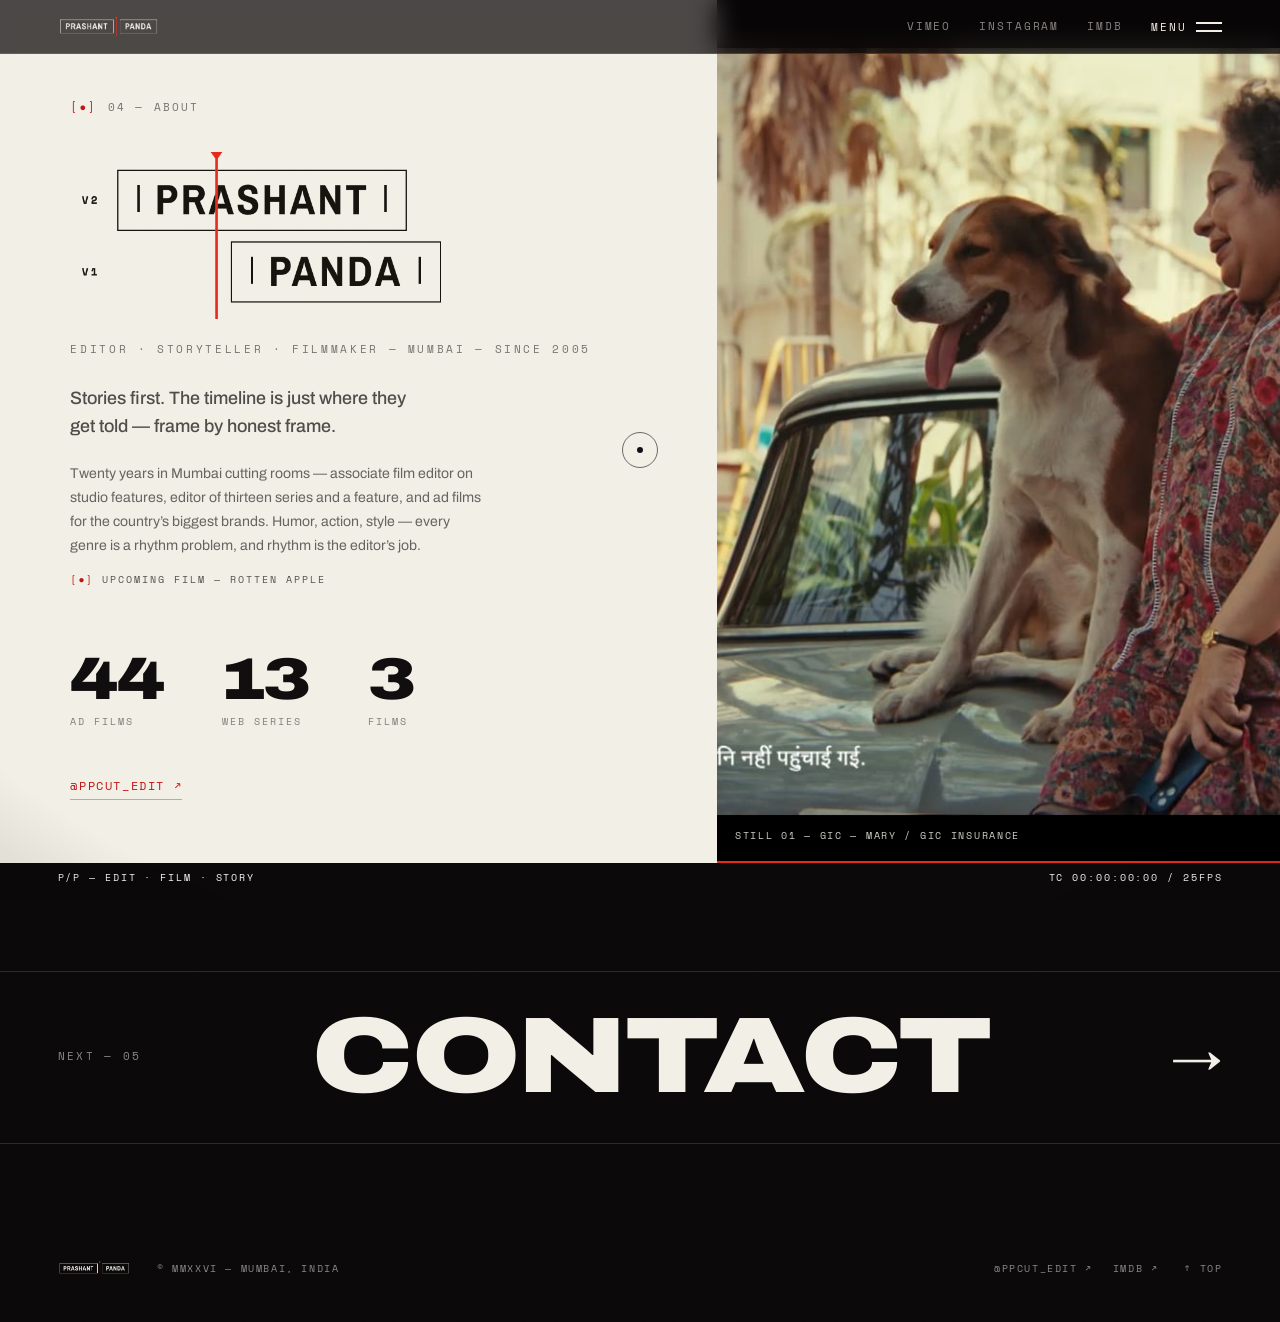
==== commit b40e8c31: "Final logo: timeline scrubber in record red across the whole brand kit Playhead line + triangle reco" ====
--- a/about.html
+++ b/about.html
@@ -10,7 +10,7 @@
 <meta property="og:title" content="ABOUT — PRASHANT PANDA" />
 <meta property="og:description" content="Editor, storyteller, filmmaker — Mumbai, since 2005." />
 <meta property="og:type" content="website" />
-<meta property="og:image" content="assets/img/brand/pp-endslate-dark.png" />
+<meta property="og:image" content="assets/img/brand/pp-endslate-dark.png?v=3" />
 
 <link rel="icon" type="image/png" href="assets/img/brand/favicon-64.png" />
 <link rel="preconnect" href="https://fonts.googleapis.com" />
@@ -38,7 +38,7 @@
 
 <!-- ======== NAV ======== -->
 <header class="nav" id="nav">
-  <a class="nav__brand" href="/" aria-label="Prashant Panda — home"><img src="assets/img/brand/pp-lockup-inline-white.png" alt="PRASHANT PANDA" /></a>
+  <a class="nav__brand" href="/" aria-label="Prashant Panda — home"><img src="assets/img/brand/pp-lockup-inline-white.png?v=3" alt="PRASHANT PANDA" /></a>
   <div class="nav__right">
     <a class="nav__link" href="https://vimeo.com/showcase/8346821" target="_blank" rel="noopener">VIMEO</a>
     <a class="nav__link" href="https://www.instagram.com/ppcut_edit/" target="_blank" rel="noopener">INSTAGRAM</a>
@@ -82,7 +82,7 @@
 <section class="producer" id="editor">
   <div class="producer__panel reveal">
     <span class="kicker kicker--ink"><i>[●]</i> 04 — ABOUT</span>
-    <h2 class="producer__name producer__name--lockup"><img src="assets/img/brand/pp-lockup-primary-black.png" alt="PRASHANT PANDA" /></h2>
+    <h2 class="producer__name producer__name--lockup"><img src="assets/img/brand/pp-lockup-primary-black.png?v=3" alt="PRASHANT PANDA" /></h2>
     <span class="producer__role">EDITOR · STORYTELLER · FILMMAKER — MUMBAI — SINCE 2005</span>
     <p class="producer__line">Stories first. The timeline is just where they get told — frame by honest frame.</p>
     <p class="producer__bio">Twenty years in Mumbai cutting rooms — associate film editor on studio features, editor of thirteen series and a feature, and ad films for the country&rsquo;s biggest brands. Humor, action, style — every genre is a rhythm problem, and rhythm is the editor&rsquo;s job.</p>
@@ -114,7 +114,7 @@
 <!-- ======== MINI FOOT ======== -->
 <footer class="foot foot--mini">
   <div class="foot__bar">
-    <span class="foot__brand"><img src="assets/img/brand/pp-lockup-inline-white.png" alt="PRASHANT PANDA" /></span>
+    <span class="foot__brand"><img src="assets/img/brand/pp-lockup-inline-white.png?v=3" alt="PRASHANT PANDA" /></span>
     <span class="foot__legal">©&nbsp;MMXXVI&nbsp;—&nbsp;MUMBAI,&nbsp;INDIA</span>
     <span class="foot__social">
       <a href="https://www.instagram.com/ppcut_edit/" target="_blank" rel="noopener">@PPCUT_EDIT&nbsp;↗</a>
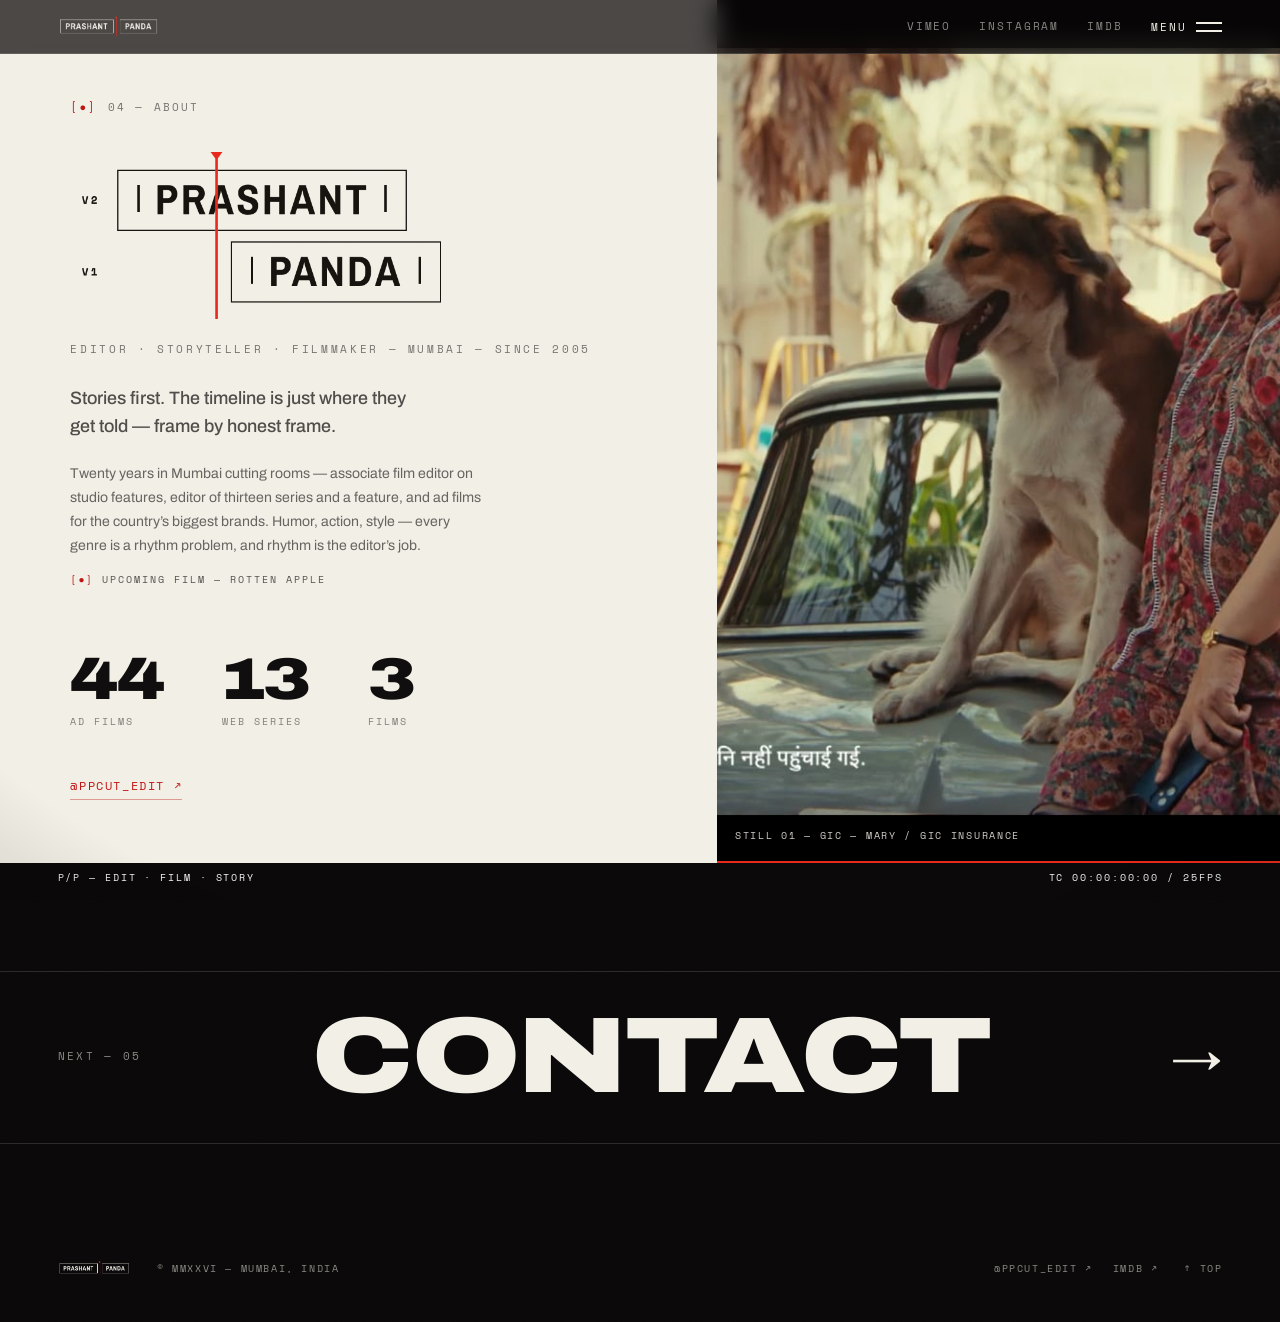
==== commit 7ad06381: "Replace round dot/ring cursor with condensed NLE ink arrow pointer Co-Authored-By: Claude Fable 5 <n" ====
--- a/about.html
+++ b/about.html
@@ -16,19 +16,13 @@
 <link rel="preconnect" href="https://fonts.googleapis.com" />
 <link rel="preconnect" href="https://fonts.gstatic.com" crossorigin />
 <link href="https://fonts.googleapis.com/css2?family=Archivo:wdth,wght@62..125,100..900&family=Space+Mono:wght@400;700&display=swap" rel="stylesheet" />
-<link rel="stylesheet" href="styles.css?v=2" />
+<link rel="stylesheet" href="styles.css?v=3" />
 </head>
 <body class="loaded" data-page="about" data-nav="solid" data-tc="1225">
 
 <!-- ======== FILM GRAIN + VIGNETTE ======== -->
 <div class="grain" aria-hidden="true"></div>
 <div class="vignette" aria-hidden="true"></div>
-
-<!-- ======== CUSTOM CURSOR ======== -->
-<div class="cursor" id="cursor" aria-hidden="true">
-  <span class="cursor__dot"></span>
-  <span class="cursor__ring"><b class="cursor__label">PLAY</b></span>
-</div>
 
 <!-- ======== HUD (scroll timecode) ======== -->
 <div class="hud" aria-hidden="true">
@@ -126,6 +120,6 @@
 
 </main>
 
-<script src="script.js?v=4"></script>
+<script src="script.js?v=6"></script>
 </body>
 </html>
--- a/styles.css
+++ b/styles.css
@@ -23,6 +23,9 @@
 
   --pad: clamp(20px, 4.5vw, 84px);
   --ease: cubic-bezier(.19,1,.22,1);
+
+  /* NLE arrow — condensed ink pointer, hairline bone edge */
+  --cur: url("data:image/svg+xml,%3Csvg xmlns='http://www.w3.org/2000/svg' width='24' height='24' viewBox='0 0 24 24'%3E%3Cpath d='M5 1.5L5 17.2 8.1 14 10.1 18.8 12.6 17.7 10.5 13 13.6 13Z' fill='%230f0d0d' stroke='%23f2efe6' stroke-width='1.1' stroke-linejoin='round'/%3E%3C/svg%3E") 5 1, default;
 }
 
 *{ box-sizing:border-box; margin:0; padding:0; }
@@ -37,11 +40,12 @@
   overflow-x:hidden;
   -webkit-font-smoothing:antialiased;
   text-rendering:optimizeLegibility;
-  cursor:none;
+  cursor:var(--cur);
 }
 @media (max-width:900px){ body{ cursor:auto; } }
 
-a{ color:inherit; text-decoration:none; }
+a{ color:inherit; text-decoration:none; cursor:var(--cur); }
+@media (max-width:900px){ a{ cursor:auto; } }
 button{ font-family:inherit; color:inherit; }
 img{ display:block; }
 ::selection{ background:var(--red); color:var(--bone); }
@@ -74,26 +78,6 @@
   position:fixed; inset:0; z-index:8999; pointer-events:none;
   background:radial-gradient(120% 120% at 50% 42%, transparent 55%, rgba(0,0,0,.5) 100%);
 }
-
-/* ---------- custom cursor ---------- */
-.cursor{ position:fixed; top:0; left:0; z-index:9999; pointer-events:none; mix-blend-mode:difference; }
-.cursor__dot{ position:absolute; width:6px; height:6px; border-radius:50%; background:#fff;
-  transform:translate(-50%,-50%); transition:opacity .2s; }
-.cursor__ring{
-  position:absolute; width:36px; height:36px; border:1px solid rgba(255,255,255,.6);
-  border-radius:50%; transform:translate(-50%,-50%);
-  transition:width .25s var(--ease), height .25s var(--ease), border-color .25s;
-}
-.cursor__label{
-  position:absolute; inset:0; display:grid; place-items:center;
-  font-family:var(--mono); font-size:8px; letter-spacing:.16em; font-weight:700;
-  color:#fff; opacity:0; transition:opacity .2s;
-}
-.cursor.is-hot .cursor__ring{ width:52px; height:52px; }
-.cursor.is-play .cursor__ring{ width:66px; height:66px; border-color:#fff; }
-.cursor.is-play .cursor__label{ opacity:1; }
-.cursor.is-play .cursor__dot{ opacity:0; }
-@media (max-width:900px){ .cursor{ display:none; } }
 
 /* ---------- HUD (scroll timecode) ---------- */
 .hud{
@@ -161,7 +145,7 @@
 .nav__link:hover::after{ width:100%; }
 .nav__burger{
   display:flex; align-items:center; gap:10px; background:none; border:0;
-  color:var(--bone); cursor:none;
+  color:var(--bone); cursor:var(--cur);
 }
 @media (max-width:900px){ .nav__burger{ cursor:pointer; } }
 .nav__burger-label{ font-family:var(--mono); font-size:10.5px; letter-spacing:.18em; }
@@ -295,7 +279,7 @@
 .hero__play{
   position:relative; margin-top:clamp(34px,6vh,72px);
   width:clamp(98px,11.5vw,140px); aspect-ratio:1; border-radius:50%;
-  background:none; border:0; cursor:none; color:var(--bone);
+  background:none; border:0; cursor:var(--cur); color:var(--bone);
 }
 @media (max-width:900px){ .hero__play{ cursor:pointer; } }
 .hero__play::before{
@@ -385,7 +369,7 @@
 .tclip{
   position:absolute; top:8px; bottom:8px; padding:0;
   border:1px solid rgba(242,239,230,.18); border-radius:2px; overflow:hidden;
-  background:var(--bg); color:var(--bone); cursor:none;
+  background:var(--bg); color:var(--bone); cursor:var(--cur);
 }
 @media (max-width:900px){ .tclip{ cursor:pointer; } }
 .tclip img{
@@ -481,7 +465,7 @@
 }
 .tile{
   position:relative; aspect-ratio:16/9; overflow:hidden;
-  background:var(--bg); border:0; padding:0; cursor:none; color:var(--bone);
+  background:var(--bg); border:0; padding:0; cursor:var(--cur); color:var(--bone);
   outline:1px solid var(--line); outline-offset:0;
 }
 @media (max-width:900px){ .tile{ cursor:pointer; } }
@@ -511,7 +495,7 @@
 .pill{
   font-family:var(--mono); font-size:10px; letter-spacing:.16em; color:var(--mut);
   background:none; border:1px solid var(--line); border-radius:100px;
-  padding:9px 16px; cursor:none; transition:.3s var(--ease);
+  padding:9px 16px; cursor:var(--cur); transition:.3s var(--ease);
 }
 @media (max-width:900px){ .pill{ cursor:pointer; } }
 .pill:hover{ color:var(--bone); border-color:var(--bone-dim); }
@@ -537,7 +521,7 @@
 /* slate tiles — series & films without embeddable video */
 .tile--slate{
   display:flex; flex-direction:column; align-items:flex-start; justify-content:flex-end;
-  padding:14px 16px; background:var(--bg-2); cursor:default;
+  padding:14px 16px; background:var(--bg-2); cursor:var(--cur);
   transition:background .45s var(--ease);
 }
 .tile--slate:hover{ background:#1b1517; }
@@ -589,7 +573,7 @@
 }
 
 /* trailer-linked slates */
-button.tile--slate{ cursor:none; text-align:left; font:inherit; color:var(--bone); border:0; }
+button.tile--slate{ cursor:var(--cur); text-align:left; font:inherit; color:var(--bone); border:0; }
 @media (max-width:900px){ button.tile--slate{ cursor:pointer; } }
 .slate__chip{
   position:absolute; right:12px; bottom:12px; z-index:2;
@@ -606,7 +590,7 @@
 
 /* end strip — a full-width leader row closing each shelf */
 .tile--end{ grid-column:1/-1; aspect-ratio:auto; min-height:84px;
-  display:grid; place-items:center; background:var(--bg); cursor:default; }
+  display:grid; place-items:center; background:var(--bg); cursor:var(--cur); }
 .tile--end span{ font-family:var(--mono); font-size:10px; letter-spacing:.26em;
   color:var(--mut-2); text-align:center; padding:0 14px; }
 .tile--end i{ color:var(--red); font-style:normal; }
@@ -681,7 +665,7 @@
   color:var(--mut-2); text-align:right; line-height:1.9; }
 
 /* tap a director → their cuts unfold */
-.dir{ cursor:none; }
+.dir{ cursor:var(--cur); }
 @media (max-width:900px){ .dir{ cursor:pointer; } }
 .dir__works{
   grid-column:2/-1; display:none; flex-wrap:wrap; gap:10px;
@@ -692,7 +676,7 @@
 .dirchip{
   font-family:var(--mono); font-size:10px; letter-spacing:.14em; color:var(--bone);
   background:none; border:1px solid var(--line); border-radius:100px;
-  padding:9px 16px; cursor:none; transition:.3s var(--ease);
+  padding:9px 16px; cursor:var(--cur); transition:.3s var(--ease);
 }
 @media (max-width:900px){ .dirchip{ cursor:pointer; } }
 .dirchip:hover{ background:var(--red); border-color:var(--red); }
@@ -872,7 +856,7 @@
 .player__close{
   font-family:var(--mono); font-size:10.5px; letter-spacing:.14em; color:var(--bone);
   background:none; border:1px solid var(--line); border-radius:100px;
-  padding:9px 16px; cursor:none; transition:.3s var(--ease);
+  padding:9px 16px; cursor:var(--cur); transition:.3s var(--ease);
 }
 .player__close:hover{ background:var(--red); border-color:var(--red); }
 .player__stage{ flex:1; display:grid; place-items:center; padding:20px var(--pad); min-height:0; }
@@ -887,7 +871,7 @@
 }
 .player__nav{
   font-family:var(--mono); font-size:11px; letter-spacing:.14em; color:var(--bone);
-  background:none; border:0; cursor:none; transition:color .25s; padding:6px 0;
+  background:none; border:0; cursor:var(--cur); transition:color .25s; padding:6px 0;
 }
 .player__nav:hover{ color:var(--red); }
 .player__count{ font-family:var(--mono); font-size:10px; letter-spacing:.18em; color:var(--mut-2); }
@@ -918,7 +902,7 @@
 }
 
 /* screenshot mode (dev helper) */
-html.shot .grain, html.shot .vignette, html.shot .cursor, html.shot .hud,
+html.shot .grain, html.shot .vignette, html.shot .hud,
 html.shot .dirfloat{ display:none !important; }
 html.shot .marquee__track, html.shot .bmq__track, html.shot .hero__play svg,
 html.shot .hero__slides, html.shot .loader__mark i, html.shot .player__now i{ animation:none !important; }
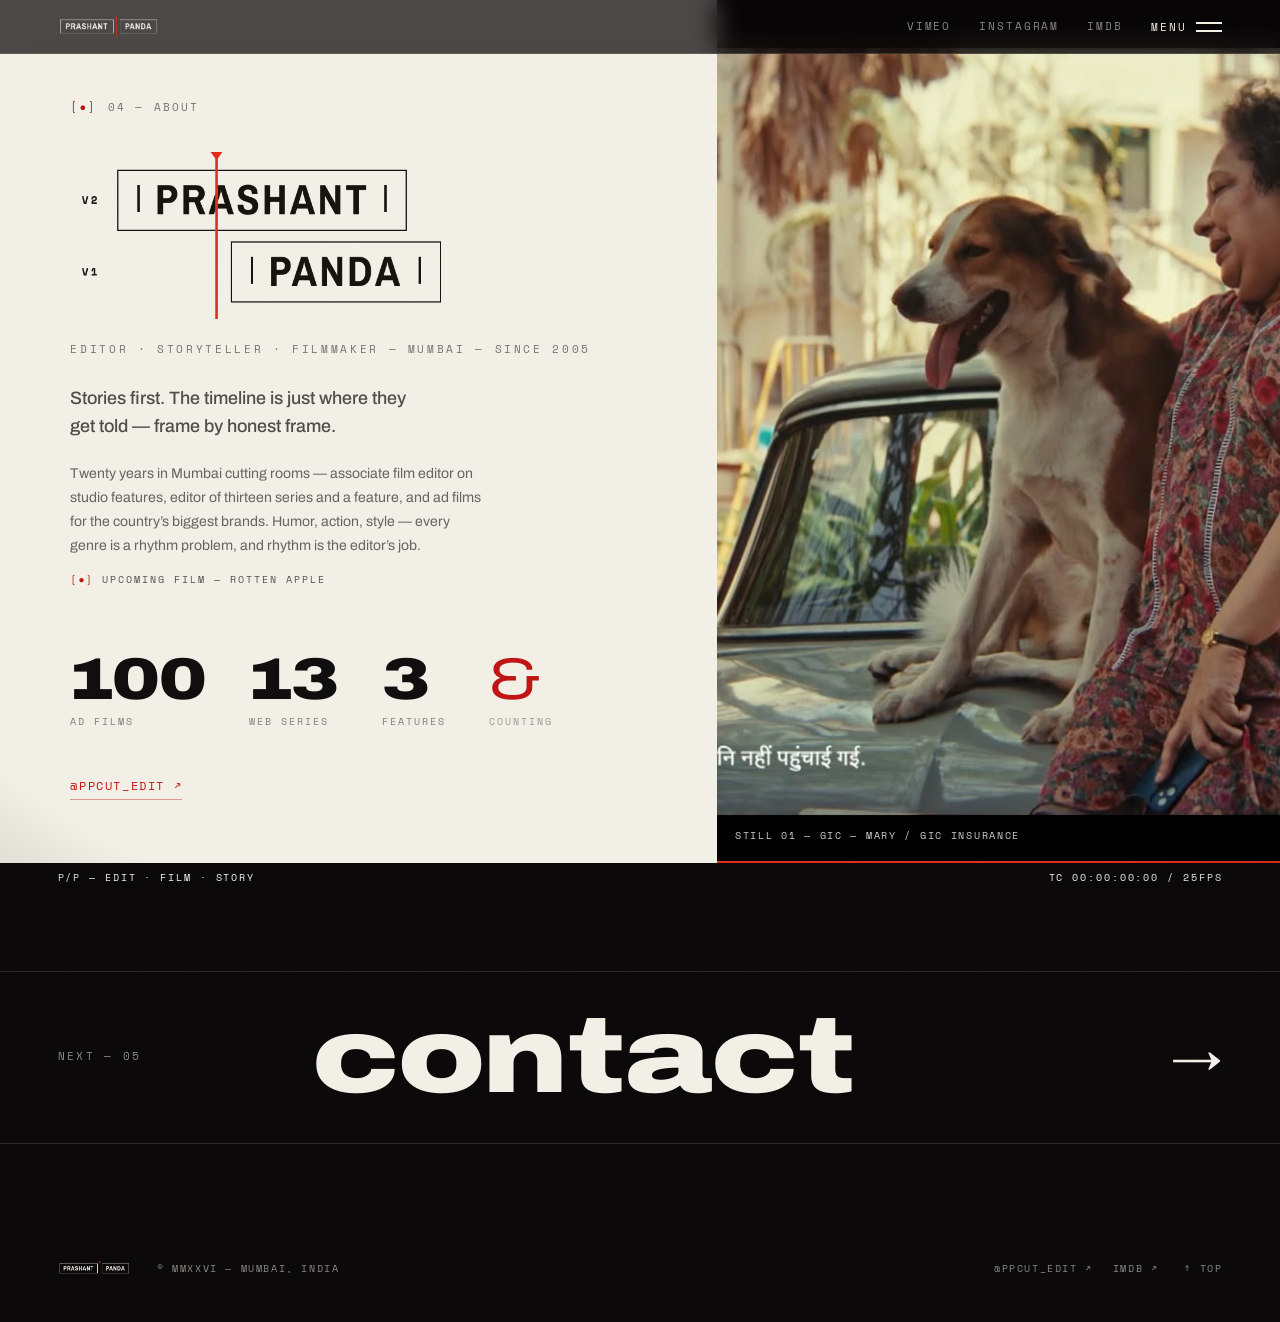
==== commit 6ffafc72: "V5: NLE title-sequence opening + Prashant's change-list - opening: playhead forms, PRASHANT pulls le" ====
--- a/about.html
+++ b/about.html
@@ -16,7 +16,7 @@
 <link rel="preconnect" href="https://fonts.googleapis.com" />
 <link rel="preconnect" href="https://fonts.gstatic.com" crossorigin />
 <link href="https://fonts.googleapis.com/css2?family=Archivo:wdth,wght@62..125,100..900&family=Space+Mono:wght@400;700&display=swap" rel="stylesheet" />
-<link rel="stylesheet" href="styles.css?v=3" />
+<link rel="stylesheet" href="styles.css?v=5" />
 </head>
 <body class="loaded" data-page="about" data-nav="solid" data-tc="1225">
 
@@ -82,9 +82,10 @@
     <p class="producer__bio">Twenty years in Mumbai cutting rooms — associate film editor on studio features, editor of thirteen series and a feature, and ad films for the country&rsquo;s biggest brands. Humor, action, style — every genre is a rhythm problem, and rhythm is the editor&rsquo;s job.</p>
     <p class="producer__note"><i>[●]</i>&nbsp;UPCOMING&nbsp;FILM&nbsp;—&nbsp;ROTTEN&nbsp;APPLE</p>
     <div class="producer__stats">
-      <div class="stat"><b data-count="44">0</b><span>AD FILMS</span></div>
+      <div class="stat"><b data-count="100" data-suffix="+">0</b><span>AD FILMS</span></div>
       <div class="stat"><b data-count="13">0</b><span>WEB SERIES</span></div>
-      <div class="stat"><b data-count="3">0</b><span>FILMS</span></div>
+      <div class="stat"><b data-count="3">0</b><span>FEATURES</span></div>
+      <div class="stat stat--and"><b aria-hidden="true">&amp;</b><span>COUNTING</span></div>
     </div>
     <a class="producer__mail" href="https://www.instagram.com/ppcut_edit/" target="_blank" rel="noopener">@PPCUT_EDIT&nbsp;↗</a>
   </div>
@@ -120,6 +121,6 @@
 
 </main>
 
-<script src="script.js?v=6"></script>
+<script src="script.js?v=8"></script>
 </body>
 </html>
--- a/styles.css
+++ b/styles.css
@@ -92,25 +92,18 @@
 /* ============================================================
    PRELOADER
    ============================================================ */
+/* the veil sits UNDER the hero mark (which is lifted while closed) so the
+   lockup assembles on black and the site opens out from behind it */
 .loader{
-  position:fixed; inset:0; z-index:9700; background:var(--bg);
-  display:grid; grid-template-rows:auto 1fr auto;
+  position:fixed; inset:0; z-index:9600; background:var(--bg);
+  display:flex; flex-direction:column; justify-content:space-between;
   padding:clamp(20px,4vw,44px) var(--pad);
-  transition:opacity .7s var(--ease), visibility .7s;
+  transition:opacity .6s var(--ease), visibility .6s;
 }
 .loader.done{ opacity:0; visibility:hidden; }
 .loader__row{ display:flex; justify-content:space-between;
   font-family:var(--mono); font-size:10px; letter-spacing:.24em; color:var(--mut); }
-.loader__center{ place-self:center; text-align:center; width:min(88vw,760px); }
-.loader__lockup{
-  display:block; margin:0 auto; height:auto;
-  width:min(58vw,420px);
-}
 @keyframes blink{ 50%{ opacity:0; } }
-.loader__films{ display:flex; align-items:center; gap:clamp(12px,2vw,22px); margin-top:14px; }
-.loader__films i{ flex:1; height:1px; background:var(--line); }
-.loader__films span{ font-weight:700; letter-spacing:.3em; padding-left:.3em;
-  font-size:clamp(8.5px,1.1vw,14px); white-space:nowrap; }
 .loader__row--bottom{ display:grid; grid-template-columns:auto 1fr auto; gap:18px; align-items:center; }
 .loader__bar{ position:relative; height:2px; background:var(--line); overflow:hidden; }
 .loader__bar i{ position:absolute; inset:0; width:0%; background:var(--red);
@@ -232,6 +225,16 @@
 .sec-meta{ font-family:var(--mono); font-size:10px; letter-spacing:.18em;
   color:var(--mut-2); text-align:right; line-height:1.9; }
 
+/* drop-cap title — the initial stays at full display size, the rest
+   drops to roughly half and sits on the same baseline */
+.sec-title--drop{ text-transform:none; }
+.sec-title--drop b{ font:inherit; }
+.sec-title--drop i{
+  font:inherit; font-style:normal; font-size:.52em;
+  letter-spacing:.005em; padding-left:.02em;
+}
+
+
 /* ============================================================
    HERO
    ============================================================ */
@@ -258,29 +261,60 @@
 .hero__center{
   position:relative; z-index:2; display:flex; flex-direction:column; align-items:center;
   width:min(92vw, 1160px); text-align:center;
-  opacity:0; transform:translateY(22px);
-  transition:opacity 1.1s var(--ease) .15s, transform 1.1s var(--ease) .15s;
-}
-body.loaded .hero__center{ opacity:1; transform:none; }
+}
+/* while the veil is up the mark rides above it — the logo builds on black */
+body:not(.opened) .hero__center{ z-index:9650; }
 .hero__mark{ width:100%; }
-.hero__lockup{
-  display:block; margin:0 auto; height:auto;
-  width:min(80vw,680px);
+
+/* ---------- the lockup, in three tracks ----------
+   scrub / PRASHANT / PANDA are full-canvas slices of the brand
+   artwork, so stacked at rest they rebuild it pixel for pixel.
+   Assembled is the DEFAULT state; body.opening holds them apart,
+   so removing that class plays the sequence via these delays. */
+.lockup{
+  position:relative; display:block; margin:0 auto;
+  width:min(80vw,680px); aspect-ratio:1300/568;
   filter:drop-shadow(0 6px clamp(14px,3vw,40px) rgba(0,0,0,.55));
 }
+.lockup__lay{ position:absolute; inset:0; width:100%; height:auto; }
+.lockup__scrub{ transform-origin:50% 0; transition:transform .45s var(--ease) .1s; }
+.lockup__p1{ transition:transform .85s var(--ease) .65s, opacity .4s linear .65s; }
+.lockup__p2{ transition:transform .85s var(--ease) 1.55s, opacity .4s linear 1.55s; }
+/* 26% parks each word's near edge on the playhead — measured off the artwork */
+body.opening .lockup__scrub{ transform:scaleY(0); }
+body.opening .lockup__p1{ transform:translateX(26%); opacity:0; }
+body.opening .lockup__p2{ transform:translateX(-26%); opacity:0; }
+
 .hero__films{ display:flex; align-items:center; gap:clamp(14px,2vw,26px);
   margin-top:clamp(10px,1.8vw,24px); }
-.hero__films i{ flex:1; height:1px; background:rgba(242,239,230,.38); }
+.hero__films i{ flex:1; height:1px; background:rgba(242,239,230,.38);
+  transform:scaleX(0); transition:transform .5s var(--ease) .1s; }
+.hero__films i:first-child{ transform-origin:100% 50%; }
+.hero__films i:last-child{ transform-origin:0 50%; }
+body.loaded .hero__films i{ transform:none; }
 .hero__films span{ font-weight:700; text-transform:uppercase;
   letter-spacing:.3em; padding-left:.3em; white-space:nowrap;
   font-size:clamp(9px,1.25vw,18px); }
+/* once the site is open: editor, then storyteller, then filmmaker */
+.hero__films-words > *{
+  display:inline-block; opacity:0; transform:translateY(.4em);
+  transition:opacity .45s var(--ease), transform .45s var(--ease);
+}
+body.loaded .hero__films-words > *{ opacity:1; transform:none; }
+body.loaded .hero__films-words > :nth-child(1){ transition-delay:.2s; }
+body.loaded .hero__films-words > :nth-child(2){ transition-delay:.35s; }
+body.loaded .hero__films-words > :nth-child(3){ transition-delay:.4s; }
+body.loaded .hero__films-words > :nth-child(4){ transition-delay:.55s; }
+body.loaded .hero__films-words > :nth-child(5){ transition-delay:.6s; }
 
 /* circular play */
 .hero__play{
   position:relative; margin-top:clamp(34px,6vh,72px);
   width:clamp(98px,11.5vw,140px); aspect-ratio:1; border-radius:50%;
   background:none; border:0; cursor:var(--cur); color:var(--bone);
-}
+  opacity:0; transition:opacity .6s var(--ease) .9s;
+}
+body.loaded .hero__play{ opacity:1; }
 @media (max-width:900px){ .hero__play{ cursor:pointer; } }
 .hero__play::before{
   content:''; position:absolute; inset:23%; border-radius:50%;
@@ -321,7 +355,10 @@
 }
 .marquee__track b{ color:var(--red); font-size:11px; }
 .marquee__logo{
-  height:clamp(17px,2.2vw,27px); width:auto; max-width:32vw;
+  /* --k is set per logo in JS so wide wordmarks and compact marks
+     carry the same optical weight instead of the same raw height */
+  --base:clamp(16px,2vw,25px);
+  height:calc(var(--base) * var(--k, 1)); width:auto; max-width:32vw;
   display:inline-block; vertical-align:middle;
   margin:0 clamp(16px,2vw,30px);
   filter:brightness(0) invert(1); opacity:.8;
@@ -636,7 +673,8 @@
   color:transparent; -webkit-text-stroke:1.5px var(--bone-dim);
 }
 .bmq__logo{
-  height:clamp(34px,4.6vw,74px); width:auto; max-width:38vw;
+  --base:clamp(31px,4.2vw,67px);
+  height:calc(var(--base) * var(--k, 1)); width:auto; max-width:38vw;
   display:inline-block; vertical-align:middle;
   margin:0 clamp(22px,3vw,46px);
   filter:brightness(0) invert(1); opacity:.92;
@@ -657,7 +695,7 @@
 .dir__name{
   font-stretch:125%; font-weight:900; text-transform:uppercase;
   letter-spacing:-.01em; line-height:.88;
-  font-size:clamp(30px,5.4vw,92px);
+  font-size:clamp(15px,2.7vw,46px); /* half the old display scale, per Prashant's note */
   transition:transform .4s var(--ease), color .4s;
 }
 .dir:hover .dir__name{ transform:translateX(16px); color:var(--red); }
@@ -757,7 +795,7 @@
 .recog__list--dark b{ color:var(--bone); }
 .recog__list--dark .recog__text span{ color:var(--mut); }
 .recog__list--dark .recog__logo{ filter:brightness(0) invert(1); opacity:.85; }
-.producer__stats{ display:flex; gap:clamp(30px,4.5vw,68px);
+.producer__stats{ display:flex; flex-wrap:wrap; gap:clamp(22px,3.4vw,52px);
   margin-top:auto; padding-top:clamp(44px,7vh,80px); }
 .stat b{
   display:block; font-stretch:125%; font-weight:900;
@@ -765,6 +803,9 @@
 }
 .stat span{ font-family:var(--mono); font-size:10px; letter-spacing:.2em;
   color:rgba(15,13,13,.5); }
+/* the open-ended tail — reads as a fourth column, weighted back */
+.stat--and b{ color:var(--red-deep); font-weight:400; }
+.stat--and span{ color:rgba(15,13,13,.38); }
 .producer__mail{
   margin-top:clamp(30px,5vh,52px); font-family:var(--mono); font-size:11.5px;
   letter-spacing:.14em; color:var(--red-deep);
@@ -899,6 +940,10 @@
   .grain, .marquee__track, .bmq__track, .hero__scroll i::after, .hero__play svg,
   .hero__slides, .loader__mark i, .player__now i{ animation:none !important; }
   .hero__center{ opacity:1; transform:none; transition:none; }
+  /* the lockup arrives assembled — no title sequence */
+  .lockup__lay, .hero__films i, .hero__films-words > *, .hero__play{
+    opacity:1 !important; transform:none !important; transition:none !important;
+  }
 }
 
 /* screenshot mode (dev helper) */
@@ -907,6 +952,10 @@
 html.shot .marquee__track, html.shot .bmq__track, html.shot .hero__play svg,
 html.shot .hero__slides, html.shot .loader__mark i, html.shot .player__now i{ animation:none !important; }
 html.shot .reveal, html.shot .hero__center{ opacity:1 !important; transform:none !important; }
+html.shot .lockup__lay, html.shot .hero__films i,
+html.shot .hero__films-words > *, html.shot .hero__play{
+  opacity:1 !important; transform:none !important; transition:none !important;
+}
 
 /* ============================================================
    RESPONSIVE
@@ -933,3 +982,26 @@
   .tile--wide{ grid-column:auto; }
   .menu__links a{ grid-template-columns:34px 1fr auto; }
 }
+
+/* ============================================================
+   LOWER-CASE DISPLAY VOICE
+   titles and names sit in small case and snap back to caps
+   under the cursor. Kept last so it wins over the component
+   rules that each set their own text-transform.
+   ============================================================ */
+.sec-title, .subhead__title, .dir__name, .frow__word,
+.menu__links a span, .tile__cap b, .slate__title, .tclip__name{
+  text-transform:lowercase;
+}
+.sec-title:hover, .subhead__title:hover,
+.dir:hover .dir__name, .frow:hover .frow__word,
+.menu__links a:hover span, .menu__links a:focus-visible span,
+.tile:hover .tile__cap b, .tile:focus-visible .tile__cap b,
+.tile:hover .slate__title, .tile:focus-visible .slate__title,
+.tclip:hover .tclip__name, .tclip:focus-visible .tclip__name{
+  text-transform:uppercase;
+}
+/* the drop-cap title is cased by hand — only its tail flips */
+.sec-title--drop, .sec-title--drop:hover{ text-transform:none; }
+.sec-title--drop i{ text-transform:lowercase; }
+.sec-title--drop:hover i{ text-transform:uppercase; }
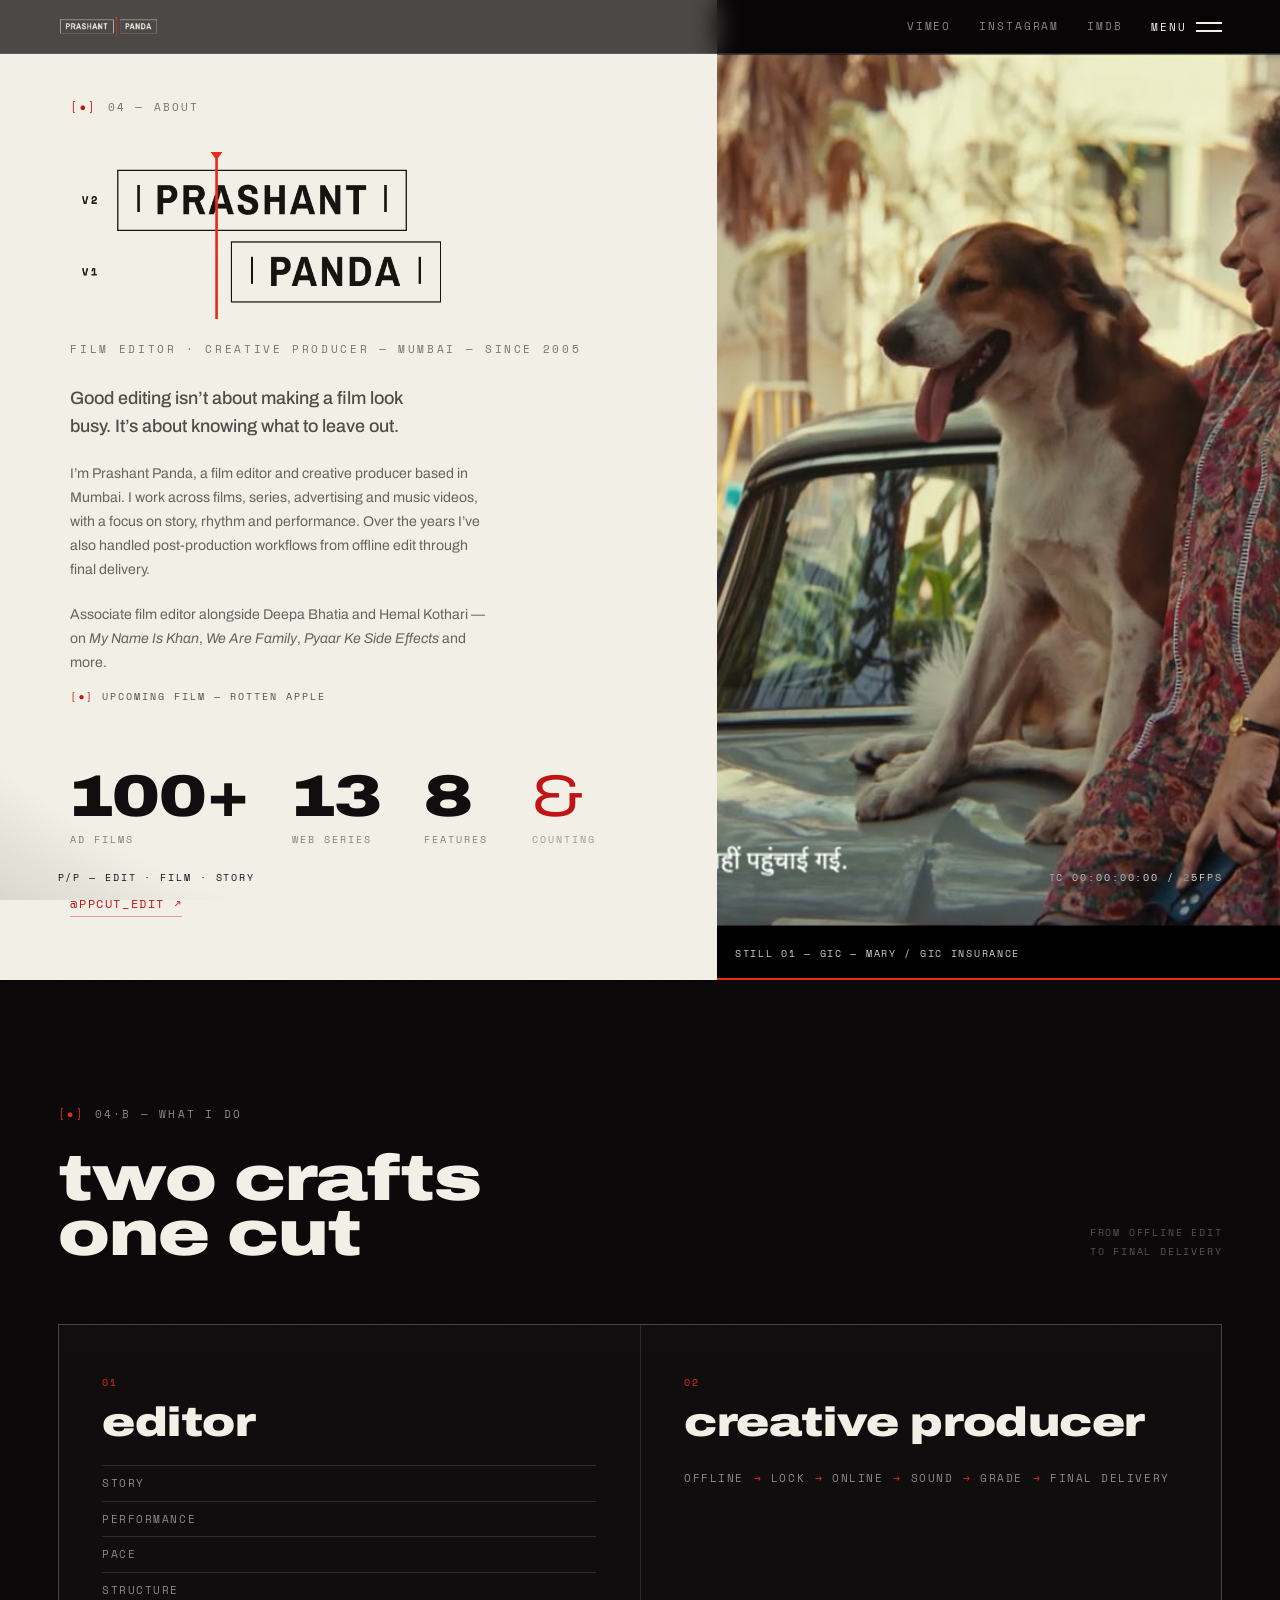
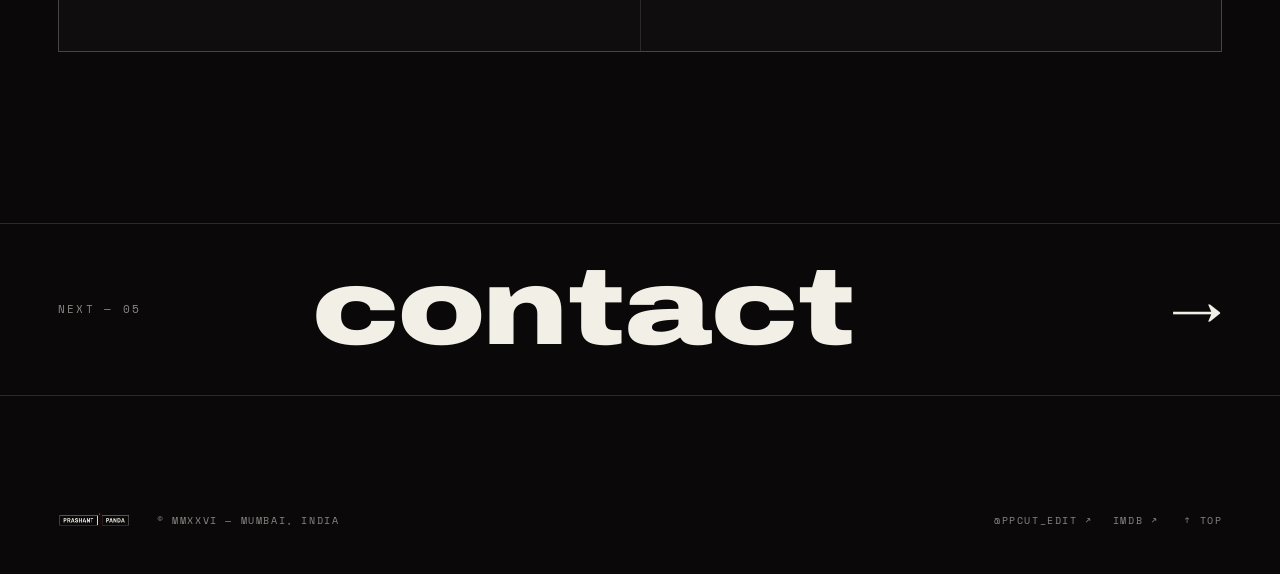
==== commit 33e8a70c: "Prashant's 2026-08-25 notes: Film Editor & Creative Producer Identity recast to FILM EDITOR & CREATI" ====
--- a/about.html
+++ b/about.html
@@ -4,11 +4,11 @@
 <meta charset="UTF-8" />
 <meta name="viewport" content="width=device-width, initial-scale=1.0" />
 <title>ABOUT — PRASHANT PANDA</title>
-<meta name="description" content="Editor, storyteller, filmmaker — Mumbai, since 2005. Twenty-four titles, eighteen banners, twenty years in the cut." />
+<meta name="description" content="Film editor and creative producer — Mumbai, since 2005. Films, series, advertising and music videos, from offline edit to final delivery." />
 <meta name="theme-color" content="#0a0809" />
 
 <meta property="og:title" content="ABOUT — PRASHANT PANDA" />
-<meta property="og:description" content="Editor, storyteller, filmmaker — Mumbai, since 2005." />
+<meta property="og:description" content="Film editor and creative producer — Mumbai, since 2005." />
 <meta property="og:type" content="website" />
 <meta property="og:image" content="assets/img/brand/pp-endslate-dark.png?v=3" />
 
@@ -16,7 +16,7 @@
 <link rel="preconnect" href="https://fonts.googleapis.com" />
 <link rel="preconnect" href="https://fonts.gstatic.com" crossorigin />
 <link href="https://fonts.googleapis.com/css2?family=Archivo:wdth,wght@62..125,100..900&family=Space+Mono:wght@400;700&display=swap" rel="stylesheet" />
-<link rel="stylesheet" href="styles.css?v=5" />
+<link rel="stylesheet" href="styles.css?v=6" />
 </head>
 <body class="loaded" data-page="about" data-nav="solid" data-tc="1225">
 
@@ -54,9 +54,9 @@
     <img data-menubg="contact"   src="assets/img/work/1106435260.jpg" alt="" />
   </div>
   <nav class="menu__links" aria-label="Primary">
-    <a href="/" data-bg="reel"><b>01</b><span>REEL</span><small>07 CUTS</small></a>
-    <a href="/work" data-bg="index"><b>02</b><span>WORK</span><small>60 TITLES + 22 BANNERS</small></a>
-    <a href="/directors" data-bg="directors"><b>03</b><span>DIRECTORS</span><small>10 NAMES</small></a>
+    <a href="/" data-bg="reel"><b>01</b><span>REEL</span><small>10 CUTS</small></a>
+    <a href="/work" data-bg="index"><b>02</b><span>WORK</span><small>76 TITLES + 24 BANNERS</small></a>
+    <a href="/directors" data-bg="directors"><b>03</b><span>DIRECTORS</span><small>14 NAMES</small></a>
     <a class="now" href="/about" data-bg="editor"><b>04</b><span>ABOUT</span><small>P. PANDA</small></a>
     <a href="/contact" data-bg="contact"><b>05</b><span>CONTACT</span><small>MUMBAI</small></a>
   </nav>
@@ -77,14 +77,15 @@
   <div class="producer__panel reveal">
     <span class="kicker kicker--ink"><i>[●]</i> 04 — ABOUT</span>
     <h2 class="producer__name producer__name--lockup"><img src="assets/img/brand/pp-lockup-primary-black.png?v=3" alt="PRASHANT PANDA" /></h2>
-    <span class="producer__role">EDITOR · STORYTELLER · FILMMAKER — MUMBAI — SINCE 2005</span>
-    <p class="producer__line">Stories first. The timeline is just where they get told — frame by honest frame.</p>
-    <p class="producer__bio">Twenty years in Mumbai cutting rooms — associate film editor on studio features, editor of thirteen series and a feature, and ad films for the country&rsquo;s biggest brands. Humor, action, style — every genre is a rhythm problem, and rhythm is the editor&rsquo;s job.</p>
+    <span class="producer__role">FILM EDITOR · CREATIVE PRODUCER — MUMBAI — SINCE 2005</span>
+    <p class="producer__line">Good editing isn&rsquo;t about making a film look busy. It&rsquo;s about knowing what to leave out.</p>
+    <p class="producer__bio">I&rsquo;m Prashant Panda, a film editor and creative producer based in Mumbai. I work across films, series, advertising and music videos, with a focus on story, rhythm and performance. Over the years I&rsquo;ve also handled post-production workflows from offline edit through final delivery.</p>
+    <p class="producer__bio">Associate film editor alongside Deepa Bhatia and Hemal Kothari &mdash; on <i>My Name Is Khan</i>, <i>We Are Family</i>, <i>Pyaar Ke Side Effects</i> and more.</p>
     <p class="producer__note"><i>[●]</i>&nbsp;UPCOMING&nbsp;FILM&nbsp;—&nbsp;ROTTEN&nbsp;APPLE</p>
     <div class="producer__stats">
       <div class="stat"><b data-count="100" data-suffix="+">0</b><span>AD FILMS</span></div>
       <div class="stat"><b data-count="13">0</b><span>WEB SERIES</span></div>
-      <div class="stat"><b data-count="3">0</b><span>FEATURES</span></div>
+      <div class="stat"><b data-count="8">0</b><span>FEATURES</span></div>
       <div class="stat stat--and"><b aria-hidden="true">&amp;</b><span>COUNTING</span></div>
     </div>
     <a class="producer__mail" href="https://www.instagram.com/ppcut_edit/" target="_blank" rel="noopener">@PPCUT_EDIT&nbsp;↗</a>
@@ -94,6 +95,39 @@
     <img id="vizB" class="producer__still" src="assets/img/work/867458294.jpg" alt="" />
     <span class="producer__cap" id="vizCap">STILL 01 — GIC — MARY / GIC INSURANCE</span>
     <span class="producer__bar"><i id="vizBar"></i></span>
+  </div>
+</section>
+
+<!-- ======== 04·B — WHAT I DO (two crafts, one profile) ======== -->
+<section class="doing" id="doing">
+  <div class="sec-head reveal">
+    <span class="kicker"><i>[●]</i> 04·B — WHAT I DO</span>
+    <h2 class="sec-title sec-title--sm">TWO&nbsp;CRAFTS<br/>ONE&nbsp;CUT</h2>
+    <span class="sec-meta">FROM&nbsp;OFFLINE&nbsp;EDIT<br/>TO&nbsp;FINAL&nbsp;DELIVERY</span>
+  </div>
+  <div class="doing__cols">
+    <div class="doing__col reveal">
+      <span class="doing__no">01</span>
+      <h3 class="doing__title">EDITOR</h3>
+      <ul class="doing__list">
+        <li>Story</li>
+        <li>Performance</li>
+        <li>Pace</li>
+        <li>Structure</li>
+      </ul>
+    </div>
+    <div class="doing__col reveal">
+      <span class="doing__no">02</span>
+      <h3 class="doing__title">CREATIVE&nbsp;PRODUCER</h3>
+      <ul class="doing__list doing__list--chain">
+        <li>Offline</li>
+        <li>Lock</li>
+        <li>Online</li>
+        <li>Sound</li>
+        <li>Grade</li>
+        <li>Final&nbsp;Delivery</li>
+      </ul>
+    </div>
   </div>
 </section>
 
@@ -121,6 +155,6 @@
 
 </main>
 
-<script src="script.js?v=8"></script>
+<script src="script.js?v=9"></script>
 </body>
 </html>
--- a/styles.css
+++ b/styles.css
@@ -307,6 +307,16 @@
 body.loaded .hero__films-words > :nth-child(4){ transition-delay:.55s; }
 body.loaded .hero__films-words > :nth-child(5){ transition-delay:.6s; }
 
+/* the category line lands last, under the flanked role line */
+.hero__cats{
+  display:block; margin-top:clamp(9px,1.4vw,16px);
+  font-family:var(--mono); font-size:clamp(8px,.85vw,11px);
+  letter-spacing:.24em; color:var(--mut); white-space:nowrap;
+  opacity:0; transform:translateY(.4em);
+  transition:opacity .45s var(--ease), transform .45s var(--ease);
+}
+body.loaded .hero__cats{ opacity:1; transform:none; transition-delay:.7s; }
+
 /* circular play */
 .hero__play{
   position:relative; margin-top:clamp(34px,6vh,72px);
@@ -941,7 +951,7 @@
   .hero__slides, .loader__mark i, .player__now i{ animation:none !important; }
   .hero__center{ opacity:1; transform:none; transition:none; }
   /* the lockup arrives assembled — no title sequence */
-  .lockup__lay, .hero__films i, .hero__films-words > *, .hero__play{
+  .lockup__lay, .hero__films i, .hero__films-words > *, .hero__cats, .hero__play{
     opacity:1 !important; transform:none !important; transition:none !important;
   }
 }
@@ -953,7 +963,7 @@
 html.shot .hero__slides, html.shot .loader__mark i, html.shot .player__now i{ animation:none !important; }
 html.shot .reveal, html.shot .hero__center{ opacity:1 !important; transform:none !important; }
 html.shot .lockup__lay, html.shot .hero__films i,
-html.shot .hero__films-words > *, html.shot .hero__play{
+html.shot .hero__films-words > *, html.shot .hero__cats, html.shot .hero__play{
   opacity:1 !important; transform:none !important; transition:none !important;
 }
 
@@ -984,13 +994,109 @@
 }
 
 /* ============================================================
+   TIMELINE STORY NOTE — the thought behind the clip under the
+   playhead, printed below the strip
+   ============================================================ */
+.tl__note{
+  margin:clamp(18px,2.6vh,30px) var(--pad) 0; max-width:62ch;
+  font-size:clamp(13px,1.15vw,16px); line-height:1.55; color:var(--mut);
+  min-height:3.1em;
+}
+.tl__note b{
+  font-family:var(--mono); font-weight:700; font-size:10px;
+  letter-spacing:.2em; color:var(--red); text-transform:uppercase;
+  margin-right:.2em; white-space:nowrap;
+}
+
+/* ============================================================
+   CREDITS — work with no key art of its own: it prints as
+   typeset names under the shelf rather than as dead tiles
+   ============================================================ */
+.credits{
+  margin:0 var(--pad) clamp(30px,5vh,60px);
+  padding-top:clamp(16px,2.4vh,26px);
+  border-top:1px solid var(--line);
+  max-width:820px;
+}
+.credits__k{ display:block; font-family:var(--mono); font-size:10px;
+  letter-spacing:.2em; color:var(--mut); text-transform:uppercase; }
+.credits__k i{ color:var(--red); font-style:normal; }
+.credits__lede{
+  margin-top:10px; max-width:56ch;
+  font-size:clamp(13px,1.15vw,16px); line-height:1.5; color:var(--bone);
+}
+.credits__list{
+  list-style:none; margin-top:clamp(14px,2vh,22px);
+  display:flex; flex-wrap:wrap; gap:0 clamp(14px,1.8vw,26px);
+}
+.credits__list li{
+  position:relative; padding:6px 0;
+  font-family:var(--mono); font-size:11px; letter-spacing:.12em;
+  text-transform:uppercase; color:var(--mut);
+  transition:color .3s var(--ease);
+}
+.credits__list li + li::before{
+  content:'●'; position:absolute; left:calc(clamp(14px,1.8vw,26px) / -2);
+  transform:translateX(-50%); color:var(--red); font-size:6px; top:50%;
+  margin-top:-3px; opacity:.6;
+}
+.credits__list li:hover{ color:var(--bone); }
+
+/* ============================================================
+   04·B — WHAT I DO (two crafts, one profile)
+   ============================================================ */
+.doing{ padding-bottom:clamp(40px,7vh,90px); }
+.doing__cols{
+  margin:0 var(--pad); display:grid; gap:1px;
+  grid-template-columns:repeat(2,1fr);
+  background:var(--line); border:1px solid var(--line);
+}
+.doing__col{ background:var(--ink); padding:clamp(22px,3.4vw,46px); }
+.doing__no{ font-family:var(--mono); font-size:10px; letter-spacing:.2em;
+  color:var(--red); }
+.doing__title{
+  margin-top:10px; font-weight:900; font-stretch:125%;
+  font-size:clamp(20px,3.2vw,44px); line-height:1; color:var(--bone);
+  letter-spacing:-.01em;
+}
+.doing__list{ list-style:none; margin-top:clamp(16px,2.4vh,26px); }
+.doing__list li{
+  padding:9px 0; border-top:1px solid var(--line);
+  font-family:var(--mono); font-size:11px; letter-spacing:.14em;
+  text-transform:uppercase; color:var(--mut);
+}
+/* the producer chain reads as one run, arrows between the steps */
+.doing__list--chain{ display:flex; flex-wrap:wrap; gap:0 10px; }
+.doing__list--chain li{ border-top:0; padding:5px 0; }
+.doing__list--chain li + li::before{ content:'→ '; color:var(--red); }
+
+@media (max-width:760px){
+  .doing__cols{ grid-template-columns:1fr; }
+}
+
+/* ============================================================
+   CONTACT — lede + availability note
+   ============================================================ */
+.foot__lede{
+  margin:6px var(--pad) clamp(26px,4vh,46px);
+  font-size:clamp(15px,1.6vw,22px); color:var(--mut);
+}
+.foot__avail{
+  margin:clamp(26px,4vh,48px) var(--pad) 0; max-width:60ch;
+  font-family:var(--mono); font-size:11px; letter-spacing:.1em;
+  line-height:1.9; color:var(--mut); text-transform:uppercase;
+}
+.foot__avail span{ display:block; color:var(--red); }
+
+/* ============================================================
    LOWER-CASE DISPLAY VOICE
    titles and names sit in small case and snap back to caps
    under the cursor. Kept last so it wins over the component
    rules that each set their own text-transform.
    ============================================================ */
 .sec-title, .subhead__title, .dir__name, .frow__word,
-.menu__links a span, .tile__cap b, .slate__title, .tclip__name{
+.menu__links a span, .tile__cap b, .slate__title, .tclip__name,
+.doing__title{
   text-transform:lowercase;
 }
 .sec-title:hover, .subhead__title:hover,
@@ -998,7 +1104,8 @@
 .menu__links a:hover span, .menu__links a:focus-visible span,
 .tile:hover .tile__cap b, .tile:focus-visible .tile__cap b,
 .tile:hover .slate__title, .tile:focus-visible .slate__title,
-.tclip:hover .tclip__name, .tclip:focus-visible .tclip__name{
+.tclip:hover .tclip__name, .tclip:focus-visible .tclip__name,
+.doing__col:hover .doing__title{
   text-transform:uppercase;
 }
 /* the drop-cap title is cased by hand — only its tail flips */
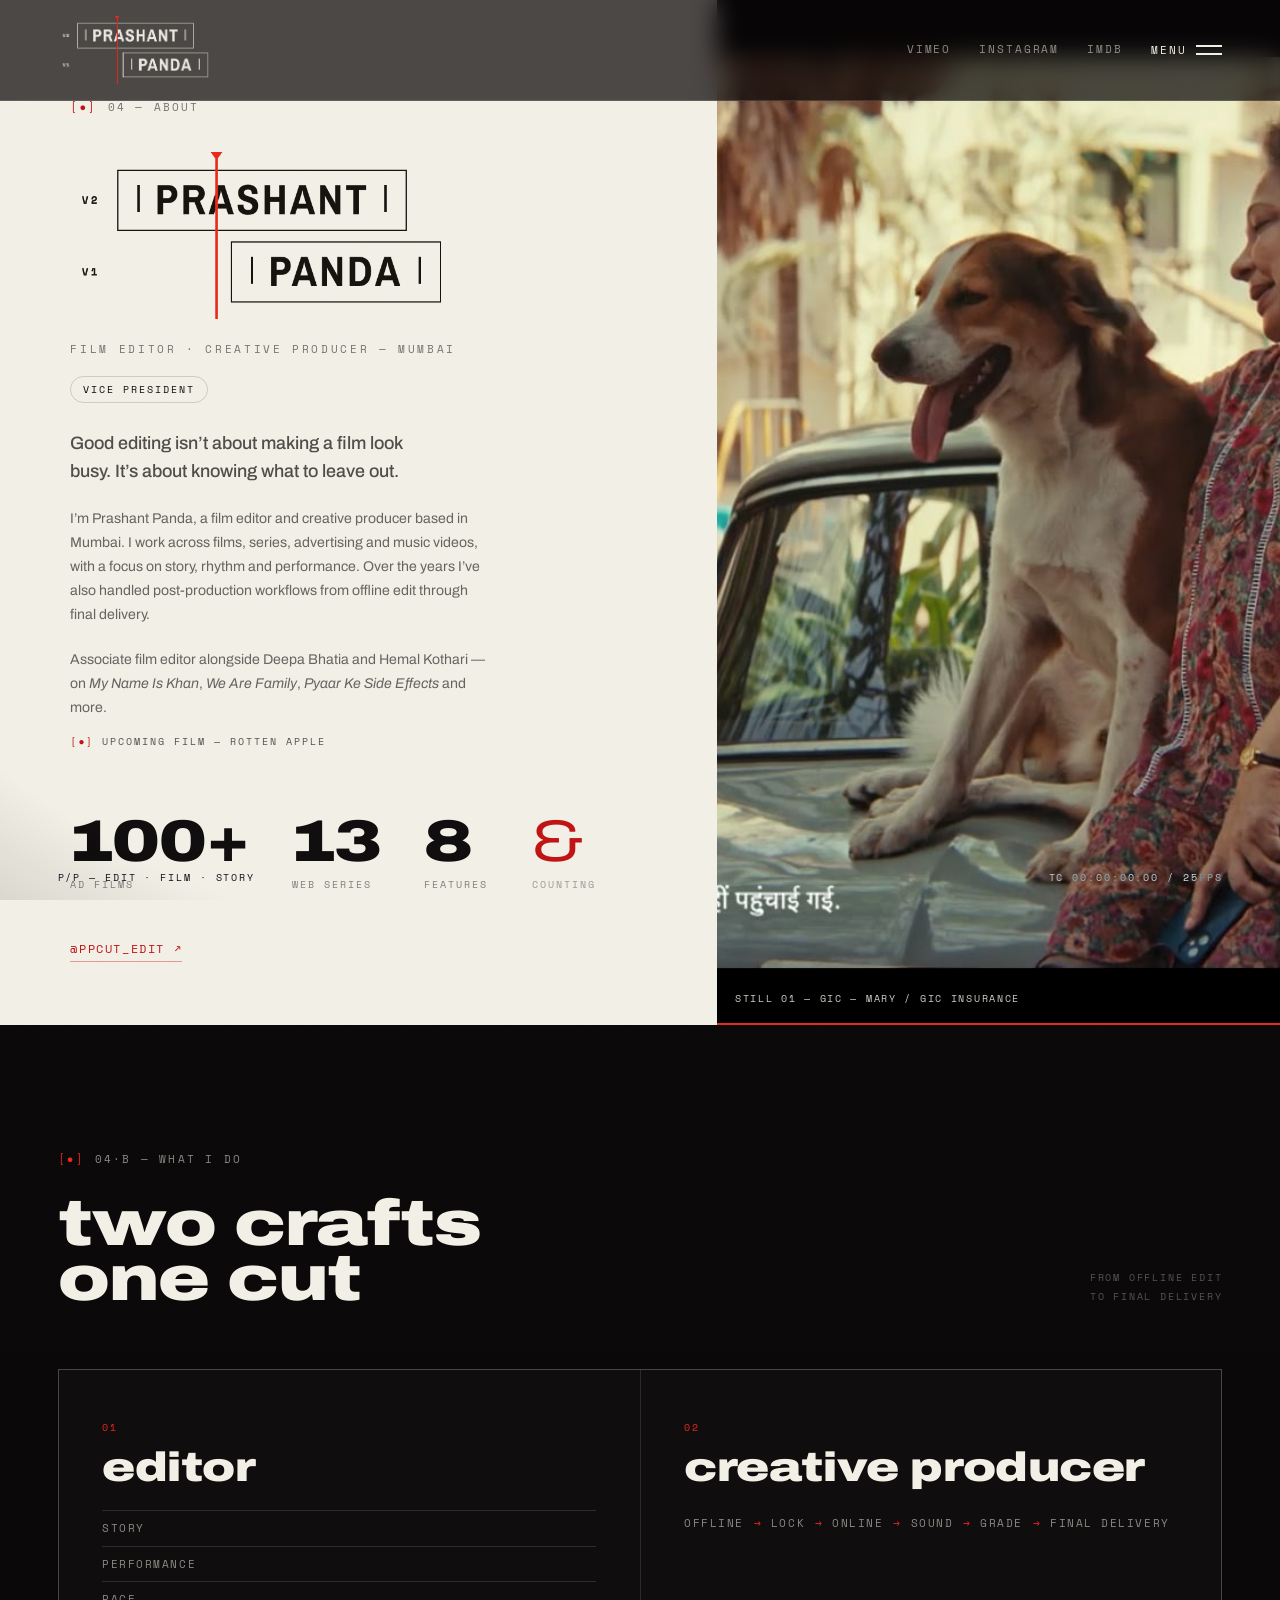
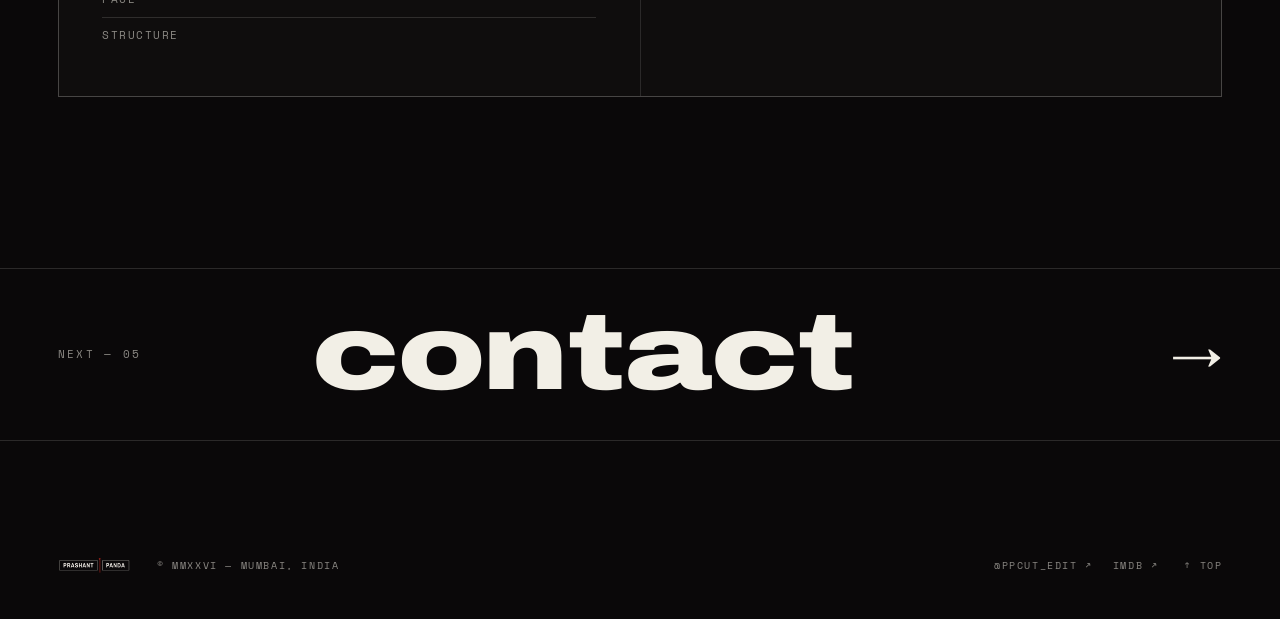
==== commit ebea10c8: "Opening becomes the whole homepage entrance; work sorted by genre The home page no longer has a hero" ====
--- a/about.html
+++ b/about.html
@@ -4,11 +4,11 @@
 <meta charset="UTF-8" />
 <meta name="viewport" content="width=device-width, initial-scale=1.0" />
 <title>ABOUT — PRASHANT PANDA</title>
-<meta name="description" content="Film editor and creative producer — Mumbai, since 2005. Films, series, advertising and music videos, from offline edit to final delivery." />
+<meta name="description" content="Film editor and creative producer — Mumbai. Films, series, advertising and music videos, from offline edit to final delivery." />
 <meta name="theme-color" content="#0a0809" />
 
 <meta property="og:title" content="ABOUT — PRASHANT PANDA" />
-<meta property="og:description" content="Film editor and creative producer — Mumbai, since 2005." />
+<meta property="og:description" content="Film editor and creative producer — Mumbai." />
 <meta property="og:type" content="website" />
 <meta property="og:image" content="assets/img/brand/pp-endslate-dark.png?v=3" />
 
@@ -16,7 +16,7 @@
 <link rel="preconnect" href="https://fonts.googleapis.com" />
 <link rel="preconnect" href="https://fonts.gstatic.com" crossorigin />
 <link href="https://fonts.googleapis.com/css2?family=Archivo:wdth,wght@62..125,100..900&family=Space+Mono:wght@400;700&display=swap" rel="stylesheet" />
-<link rel="stylesheet" href="styles.css?v=6" />
+<link rel="stylesheet" href="styles.css?v=7" />
 </head>
 <body class="loaded" data-page="about" data-nav="solid" data-tc="1225">
 
@@ -32,9 +32,9 @@
 
 <!-- ======== NAV ======== -->
 <header class="nav" id="nav">
-  <a class="nav__brand" href="/" aria-label="Prashant Panda — home"><img src="assets/img/brand/pp-lockup-inline-white.png?v=3" alt="PRASHANT PANDA" /></a>
+  <a class="nav__brand" href="/" aria-label="Prashant Panda — home"><img id="navBrandImg" src="assets/img/brand/pp-lockup-primary-white.png?v=3" alt="PRASHANT PANDA" /></a>
   <div class="nav__right">
-    <a class="nav__link" href="https://vimeo.com/showcase/8346821" target="_blank" rel="noopener">VIMEO</a>
+    <a class="nav__link" href="https://vimeo.com/prashantpanda" target="_blank" rel="noopener">VIMEO</a>
     <a class="nav__link" href="https://www.instagram.com/ppcut_edit/" target="_blank" rel="noopener">INSTAGRAM</a>
     <a class="nav__link" href="https://www.imdb.com/name/nm8079333/" target="_blank" rel="noopener">IMDB</a>
     <button class="nav__burger" id="burger" aria-label="Menu" aria-expanded="false" aria-controls="menu">
@@ -63,7 +63,7 @@
   <div class="menu__foot">
     <a href="https://www.instagram.com/ppcut_edit/" target="_blank" rel="noopener">@PPCUT_EDIT</a>
     <span class="menu__foot-right">
-      <a href="https://vimeo.com/showcase/8346821" target="_blank" rel="noopener">VIMEO&nbsp;↗</a>
+      <a href="https://vimeo.com/prashantpanda" target="_blank" rel="noopener">VIMEO&nbsp;↗</a>
       <a href="https://www.instagram.com/prashantpanda79/" target="_blank" rel="noopener">INSTAGRAM&nbsp;↗</a>
       <a href="https://www.imdb.com/name/nm8079333/" target="_blank" rel="noopener">IMDB&nbsp;↗</a>
     </span>
@@ -77,7 +77,13 @@
   <div class="producer__panel reveal">
     <span class="kicker kicker--ink"><i>[●]</i> 04 — ABOUT</span>
     <h2 class="producer__name producer__name--lockup"><img src="assets/img/brand/pp-lockup-primary-black.png?v=3" alt="PRASHANT PANDA" /></h2>
-    <span class="producer__role">FILM EDITOR · CREATIVE PRODUCER — MUMBAI — SINCE 2005</span>
+    <span class="producer__role">FILM EDITOR · CREATIVE PRODUCER — MUMBAI</span>
+    <!-- the company mark drops in at assets/img/brand/pp-vp-company.png
+         when Prashant supplies it; until then the row is type only -->
+    <p class="producer__vp">
+      <span class="producer__vp-k">VICE&nbsp;PRESIDENT</span>
+      <img class="producer__vp-logo" id="vpLogo" src="assets/img/brand/pp-vp-company.png" alt="" />
+    </p>
     <p class="producer__line">Good editing isn&rsquo;t about making a film look busy. It&rsquo;s about knowing what to leave out.</p>
     <p class="producer__bio">I&rsquo;m Prashant Panda, a film editor and creative producer based in Mumbai. I work across films, series, advertising and music videos, with a focus on story, rhythm and performance. Over the years I&rsquo;ve also handled post-production workflows from offline edit through final delivery.</p>
     <p class="producer__bio">Associate film editor alongside Deepa Bhatia and Hemal Kothari &mdash; on <i>My Name Is Khan</i>, <i>We Are Family</i>, <i>Pyaar Ke Side Effects</i> and more.</p>
@@ -155,6 +161,6 @@
 
 </main>
 
-<script src="script.js?v=9"></script>
+<script src="script.js?v=13"></script>
 </body>
 </html>
--- a/styles.css
+++ b/styles.css
@@ -127,8 +127,12 @@
   font-stretch:125%; font-weight:900; font-size:15px; letter-spacing:.04em;
   text-transform:uppercase; line-height:1; display:block;
 }
-.nav__brand img{ display:block; height:21px; width:auto; }
-@media (max-width:640px){ .nav__brand img{ height:17px; } }
+/* the stacked lockup — same artwork the title sequence assembles,
+   so the mark can fly straight into this box and hand over */
+.nav__brand img{ display:block; height:clamp(44px,5.4vw,68px); width:auto; }
+@media (max-width:640px){ .nav__brand img{ height:36px; } }
+/* on home the nav mark stays hidden until the flying mark lands on it */
+body[data-page="home"]:not(.opened) .nav__brand img{ opacity:0; }
 .nav__right{ display:flex; align-items:center; gap:28px; }
 .nav__link{ font-family:var(--mono); font-size:10.5px; letter-spacing:.18em;
   color:var(--mut); transition:color .25s; position:relative; }
@@ -238,33 +242,27 @@
 /* ============================================================
    HERO
    ============================================================ */
-.hero{
-  position:relative; min-height:100svh; display:grid; place-items:center;
-  padding:var(--pad); overflow:hidden;
-}
-.hero__slides{
-  position:absolute; inset:0; z-index:0;
-  animation:herozoom 30s ease-in-out infinite alternate;
-}
-@keyframes herozoom{ from{ transform:scale(1); } to{ transform:scale(1.07); } }
-.hero__slide{
-  position:absolute; inset:0; width:100%; height:100%; object-fit:cover;
-  opacity:0; transition:opacity 1.4s var(--ease);
-  filter:grayscale(1) contrast(1.05) brightness(.68);
-}
-.hero__slide.on{ opacity:1; }
-.hero__scrim{ position:absolute; inset:0; z-index:1; pointer-events:none;
-  background:
-    radial-gradient(85% 70% at 50% 44%, transparent 30%, rgba(10,8,9,.55) 100%),
-    linear-gradient(180deg, rgba(10,8,9,.5) 0%, transparent 32%, rgba(10,8,9,.72) 100%);
-}
-.hero__center{
-  position:relative; z-index:2; display:flex; flex-direction:column; align-items:center;
-  width:min(92vw, 1160px); text-align:center;
-}
-/* while the veil is up the mark rides above it — the logo builds on black */
-body:not(.opened) .hero__center{ z-index:9650; }
-.hero__mark{ width:100%; }
+/* ============================================================
+   TITLE SEQUENCE — the home opening. Rides above the veil so the
+   mark builds on black, then flies into the nav's logo slot.
+   ============================================================ */
+.titleseq{
+  position:fixed; inset:0; z-index:9650; pointer-events:none;
+  display:flex; flex-direction:column; align-items:center; justify-content:center;
+  padding:var(--pad);
+}
+.titleseq__mark{
+  width:min(80vw,680px);
+  transition:transform 1.05s var(--ease);
+  transform-origin:50% 50%; will-change:transform;
+}
+.titleseq__meta{
+  width:min(92vw,1160px); text-align:center;
+  transition:opacity .5s var(--ease);
+}
+body.settling .titleseq__meta{ opacity:0; }
+/* once the mark has landed the overlay is done — the nav owns the logo */
+body.opened .titleseq{ opacity:0; visibility:hidden; }
 
 /* ---------- the lockup, in three tracks ----------
    scrub / PRASHANT / PANDA are full-canvas slices of the brand
@@ -273,13 +271,13 @@
    so removing that class plays the sequence via these delays. */
 .lockup{
   position:relative; display:block; margin:0 auto;
-  width:min(80vw,680px); aspect-ratio:1300/568;
+  width:100%; aspect-ratio:1300/568;
   filter:drop-shadow(0 6px clamp(14px,3vw,40px) rgba(0,0,0,.55));
 }
 .lockup__lay{ position:absolute; inset:0; width:100%; height:auto; }
-.lockup__scrub{ transform-origin:50% 0; transition:transform .45s var(--ease) .1s; }
-.lockup__p1{ transition:transform .85s var(--ease) .65s, opacity .4s linear .65s; }
-.lockup__p2{ transition:transform .85s var(--ease) 1.55s, opacity .4s linear 1.55s; }
+.lockup__scrub{ transform-origin:50% 0; transition:transform .7s var(--ease) .2s; }
+.lockup__p1{ transition:transform 1.15s var(--ease) .9s, opacity .55s linear .9s; }
+.lockup__p2{ transition:transform 1.15s var(--ease) 1.95s, opacity .55s linear 1.95s; }
 /* 26% parks each word's near edge on the playhead — measured off the artwork */
 body.opening .lockup__scrub{ transform:scaleY(0); }
 body.opening .lockup__p1{ transform:translateX(26%); opacity:0; }
@@ -298,14 +296,14 @@
 /* once the site is open: editor, then storyteller, then filmmaker */
 .hero__films-words > *{
   display:inline-block; opacity:0; transform:translateY(.4em);
-  transition:opacity .45s var(--ease), transform .45s var(--ease);
+  transition:opacity .7s var(--ease), transform .7s var(--ease);
 }
 body.loaded .hero__films-words > *{ opacity:1; transform:none; }
-body.loaded .hero__films-words > :nth-child(1){ transition-delay:.2s; }
-body.loaded .hero__films-words > :nth-child(2){ transition-delay:.35s; }
-body.loaded .hero__films-words > :nth-child(3){ transition-delay:.4s; }
-body.loaded .hero__films-words > :nth-child(4){ transition-delay:.55s; }
-body.loaded .hero__films-words > :nth-child(5){ transition-delay:.6s; }
+body.loaded .hero__films-words > :nth-child(1){ transition-delay:.15s; }
+body.loaded .hero__films-words > :nth-child(2){ transition-delay:.3s; }
+body.loaded .hero__films-words > :nth-child(3){ transition-delay:.45s; }
+body.loaded .hero__films-words > :nth-child(4){ transition-delay:.6s; }
+body.loaded .hero__films-words > :nth-child(5){ transition-delay:.75s; }
 
 /* the category line lands last, under the flanked role line */
 .hero__cats{
@@ -313,47 +311,18 @@
   font-family:var(--mono); font-size:clamp(8px,.85vw,11px);
   letter-spacing:.24em; color:var(--mut); white-space:nowrap;
   opacity:0; transform:translateY(.4em);
-  transition:opacity .45s var(--ease), transform .45s var(--ease);
-}
-body.loaded .hero__cats{ opacity:1; transform:none; transition-delay:.7s; }
-
-/* circular play */
-.hero__play{
-  position:relative; margin-top:clamp(34px,6vh,72px);
-  width:clamp(98px,11.5vw,140px); aspect-ratio:1; border-radius:50%;
-  background:none; border:0; cursor:var(--cur); color:var(--bone);
-  opacity:0; transition:opacity .6s var(--ease) .9s;
-}
-body.loaded .hero__play{ opacity:1; }
-@media (max-width:900px){ .hero__play{ cursor:pointer; } }
-.hero__play::before{
-  content:''; position:absolute; inset:23%; border-radius:50%;
-  border:1px solid rgba(242,239,230,.4); background:rgba(10,8,9,.28);
-  backdrop-filter:blur(3px);
-  transition:background .35s var(--ease), border-color .35s, transform .35s var(--ease);
-}
-.hero__play svg{ position:absolute; inset:0; width:100%; height:100%;
-  animation:spin 16s linear infinite; }
-.hero__play svg text{ font-family:var(--mono); font-size:9.2px; letter-spacing:.3em;
-  fill:rgba(242,239,230,.78); }
-@keyframes spin{ to{ transform:rotate(360deg); } }
-.hero__play-tri{
-  position:absolute; top:50%; left:50%; transform:translate(-38%,-50%); z-index:2;
-  width:0; height:0; border-top:9px solid transparent; border-bottom:9px solid transparent;
-  border-left:15px solid var(--bone); transition:border-left-color .35s;
-}
-.hero__play:hover::before{ background:var(--red); border-color:var(--red); transform:scale(1.07); }
-.hero__play:hover svg text{ fill:var(--bone); }
-
-.hero__scroll{ position:absolute; bottom:38px; left:50%; transform:translateX(-50%); z-index:2; }
-.hero__scroll i{ display:block; width:1px; height:52px; position:relative; overflow:hidden;
-  background:rgba(242,239,230,.18); }
-.hero__scroll i::after{ content:''; position:absolute; top:-50%; left:0; width:100%; height:50%;
-  background:var(--red); animation:scrolldrop 1.8s var(--ease) infinite; }
-@keyframes scrolldrop{ 0%{ transform:translateY(-100%) } 100%{ transform:translateY(300%) } }
-
-/* ============================================================
-   MARQUEE (thin — under hero)
+  transition:opacity .6s var(--ease), transform .6s var(--ease);
+}
+body.loaded .hero__cats{ opacity:1; transform:none; transition-delay:.95s; }
+
+/* the reel is now the first thing on the page — clear the fixed nav.
+   It stays hidden until the title sequence has handed off. */
+.reel--first{ padding-top:clamp(120px,17vh,190px); }
+body[data-page="home"]:not(.opened) main{ opacity:0; }
+body[data-page="home"] main{ transition:opacity .7s var(--ease); }
+
+/* ============================================================
+   MARQUEE (thin logo ticker)
    ============================================================ */
 .marquee{ border-top:1px solid var(--line); border-bottom:1px solid var(--line);
   overflow:hidden; padding:15px 0; background:var(--bg-2); }
@@ -534,19 +503,10 @@
   color:rgba(242,239,230,.6); text-shadow:0 1px 8px rgba(0,0,0,.6);
 }
 
-/* genre filter pills (ad films shelf) */
-.filters{
-  display:flex; flex-wrap:wrap; gap:10px;
-  padding:0 var(--pad) clamp(16px,3vh,26px);
-}
-.pill{
-  font-family:var(--mono); font-size:10px; letter-spacing:.16em; color:var(--mut);
-  background:none; border:1px solid var(--line); border-radius:100px;
-  padding:9px 16px; cursor:var(--cur); transition:.3s var(--ease);
-}
-@media (max-width:900px){ .pill{ cursor:pointer; } }
-.pill:hover{ color:var(--bone); border-color:var(--bone-dim); }
-.pill.on{ background:var(--red); border-color:var(--red); color:var(--bone); }
+/* the ad shelf is grouped by genre — a lighter head per group so
+   the four lenses read as sub-shelves, not as four new sections */
+.subhead--genre{ padding-bottom:clamp(10px,1.6vh,16px); }
+.subhead--genre .subhead__title{ font-size:clamp(22px,4vw,52px); }
 .tile::before{
   content:''; position:absolute; left:0; top:0; width:100%; height:2px; z-index:3;
   background:var(--red); transform:scaleX(0); transform-origin:left;
@@ -947,11 +907,13 @@
 
 @media (prefers-reduced-motion: reduce){
   .reveal{ opacity:1 !important; transform:none !important; transition:none !important; }
-  .grain, .marquee__track, .bmq__track, .hero__scroll i::after, .hero__play svg,
-  .hero__slides, .loader__mark i, .player__now i{ animation:none !important; }
-  .hero__center{ opacity:1; transform:none; transition:none; }
-  /* the lockup arrives assembled — no title sequence */
-  .lockup__lay, .hero__films i, .hero__films-words > *, .hero__cats, .hero__play{
+  .grain, .marquee__track, .bmq__track,
+  .loader__mark i, .player__now i{ animation:none !important; }
+  /* no title sequence — the page is simply already open */
+  .titleseq{ display:none !important; }
+  body[data-page="home"] main{ opacity:1 !important; transition:none !important; }
+  body[data-page="home"] .nav__brand img{ opacity:1 !important; }
+  .lockup__lay, .hero__films i, .hero__films-words > *, .hero__cats{
     opacity:1 !important; transform:none !important; transition:none !important;
   }
 }
@@ -959,11 +921,14 @@
 /* screenshot mode (dev helper) */
 html.shot .grain, html.shot .vignette, html.shot .hud,
 html.shot .dirfloat{ display:none !important; }
-html.shot .marquee__track, html.shot .bmq__track, html.shot .hero__play svg,
-html.shot .hero__slides, html.shot .loader__mark i, html.shot .player__now i{ animation:none !important; }
-html.shot .reveal, html.shot .hero__center{ opacity:1 !important; transform:none !important; }
+html.shot .marquee__track, html.shot .bmq__track,
+html.shot .loader__mark i, html.shot .player__now i{ animation:none !important; }
+html.shot .reveal{ opacity:1 !important; transform:none !important; }
+html.shot .titleseq{ display:none !important; }
+html.shot main{ opacity:1 !important; }
+html.shot .nav__brand img{ opacity:1 !important; }
 html.shot .lockup__lay, html.shot .hero__films i,
-html.shot .hero__films-words > *, html.shot .hero__cats, html.shot .hero__play{
+html.shot .hero__films-words > *, html.shot .hero__cats{
   opacity:1 !important; transform:none !important; transition:none !important;
 }
 
@@ -994,6 +959,38 @@
 }
 
 /* ============================================================
+   ABOUT — vice-president credit. The company mark is pending from
+   Prashant; the img auto-hides until the file lands.
+   ============================================================ */
+.producer__vp{
+  display:flex; align-items:center; gap:14px;
+  margin-top:clamp(14px,2vh,20px);
+}
+.producer__vp-k{
+  font-family:var(--mono); font-size:10px; letter-spacing:.2em;
+  text-transform:uppercase; color:var(--ink);
+  border:1px solid var(--line-ink); border-radius:999px; padding:5px 12px;
+}
+.producer__vp-logo{ height:26px; width:auto; opacity:.9; }
+.producer__vp-logo.missing{ display:none; }
+
+/* ============================================================
+   SELECTED STORIES — one giant S, two lines tall, with "elected"
+   on the first line and "tories" on the second
+   ============================================================ */
+.sec-title--bigS{
+  display:flex; align-items:center; gap:.04em;
+  line-height:.88; letter-spacing:-.02em;
+}
+.sec-title--bigS b{
+  font-weight:900; font-size:2.05em; line-height:.78;
+  /* optical: the S sits a touch low against the two-line block */
+  transform:translateY(.015em);
+}
+.sec-title--bigS > span{ display:flex; flex-direction:column; }
+.sec-title--bigS i{ font-style:normal; display:block; }
+
+/* ============================================================
    TIMELINE STORY NOTE — the thought behind the clip under the
    playhead, printed below the strip
    ============================================================ */
@@ -1025,22 +1022,24 @@
   margin-top:10px; max-width:56ch;
   font-size:clamp(13px,1.15vw,16px); line-height:1.5; color:var(--bone);
 }
+/* a proper column of credits — one title per row, ruled like a
+   call sheet rather than run together as a sentence */
 .credits__list{
   list-style:none; margin-top:clamp(14px,2vh,22px);
-  display:flex; flex-wrap:wrap; gap:0 clamp(14px,1.8vw,26px);
+  border-top:1px solid var(--line);
 }
 .credits__list li{
-  position:relative; padding:6px 0;
+  position:relative; padding:11px 0 11px 26px;
+  border-bottom:1px solid var(--line);
   font-family:var(--mono); font-size:11px; letter-spacing:.12em;
   text-transform:uppercase; color:var(--mut);
-  transition:color .3s var(--ease);
-}
-.credits__list li + li::before{
-  content:'●'; position:absolute; left:calc(clamp(14px,1.8vw,26px) / -2);
-  transform:translateX(-50%); color:var(--red); font-size:6px; top:50%;
-  margin-top:-3px; opacity:.6;
-}
-.credits__list li:hover{ color:var(--bone); }
+  transition:color .3s var(--ease), padding-left .3s var(--ease);
+}
+.credits__list li::before{
+  content:'●'; position:absolute; left:6px; top:50%; margin-top:-6px;
+  color:var(--red); font-size:6px; opacity:.7;
+}
+.credits__list li:hover{ color:var(--bone); padding-left:32px; }
 
 /* ============================================================
    04·B — WHAT I DO (two crafts, one profile)
@@ -1108,7 +1107,8 @@
 .doing__col:hover .doing__title{
   text-transform:uppercase;
 }
-/* the drop-cap title is cased by hand — only its tail flips */
-.sec-title--drop, .sec-title--drop:hover{ text-transform:none; }
-.sec-title--drop i{ text-transform:lowercase; }
-.sec-title--drop:hover i{ text-transform:uppercase; }
+/* the drop-cap titles are cased by hand — only their tails flip */
+.sec-title--drop, .sec-title--drop:hover,
+.sec-title--bigS, .sec-title--bigS:hover{ text-transform:none; }
+.sec-title--drop i, .sec-title--bigS i{ text-transform:lowercase; }
+.sec-title--drop:hover i, .sec-title--bigS:hover i{ text-transform:uppercase; }
